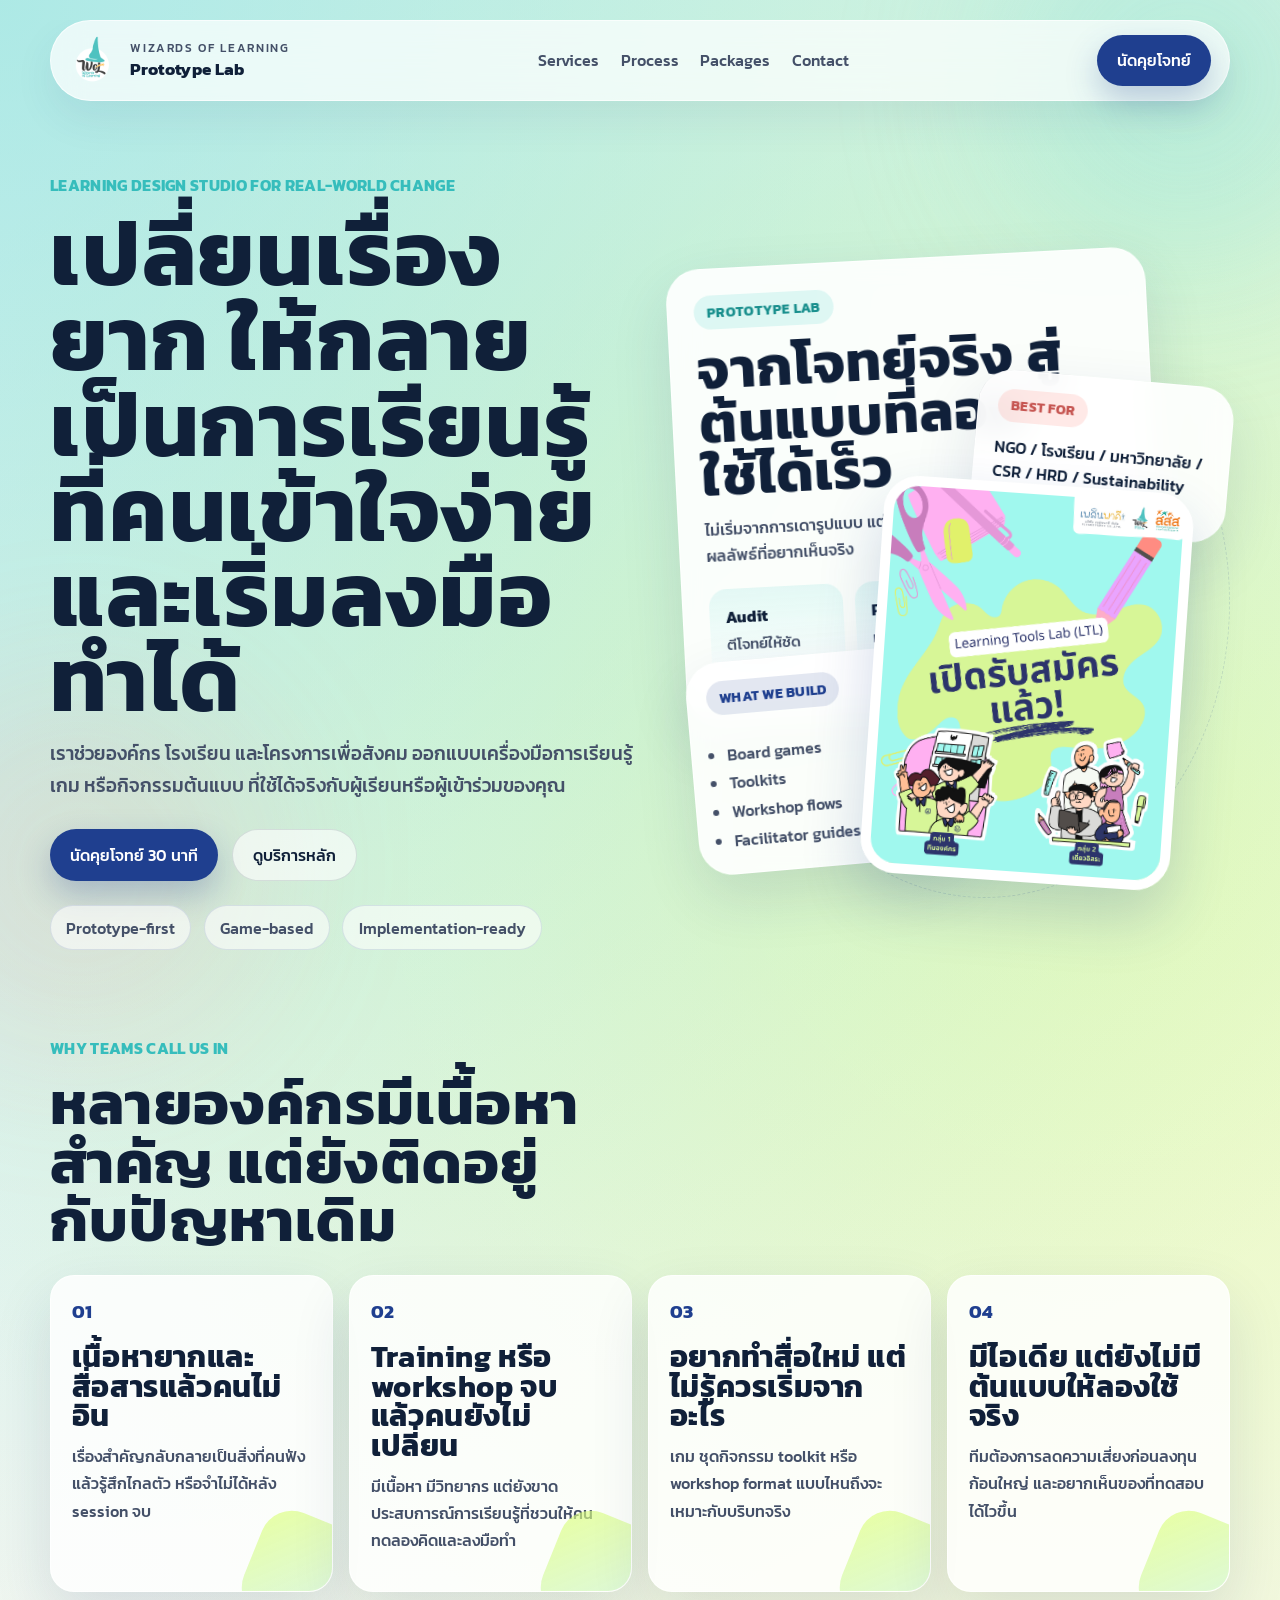
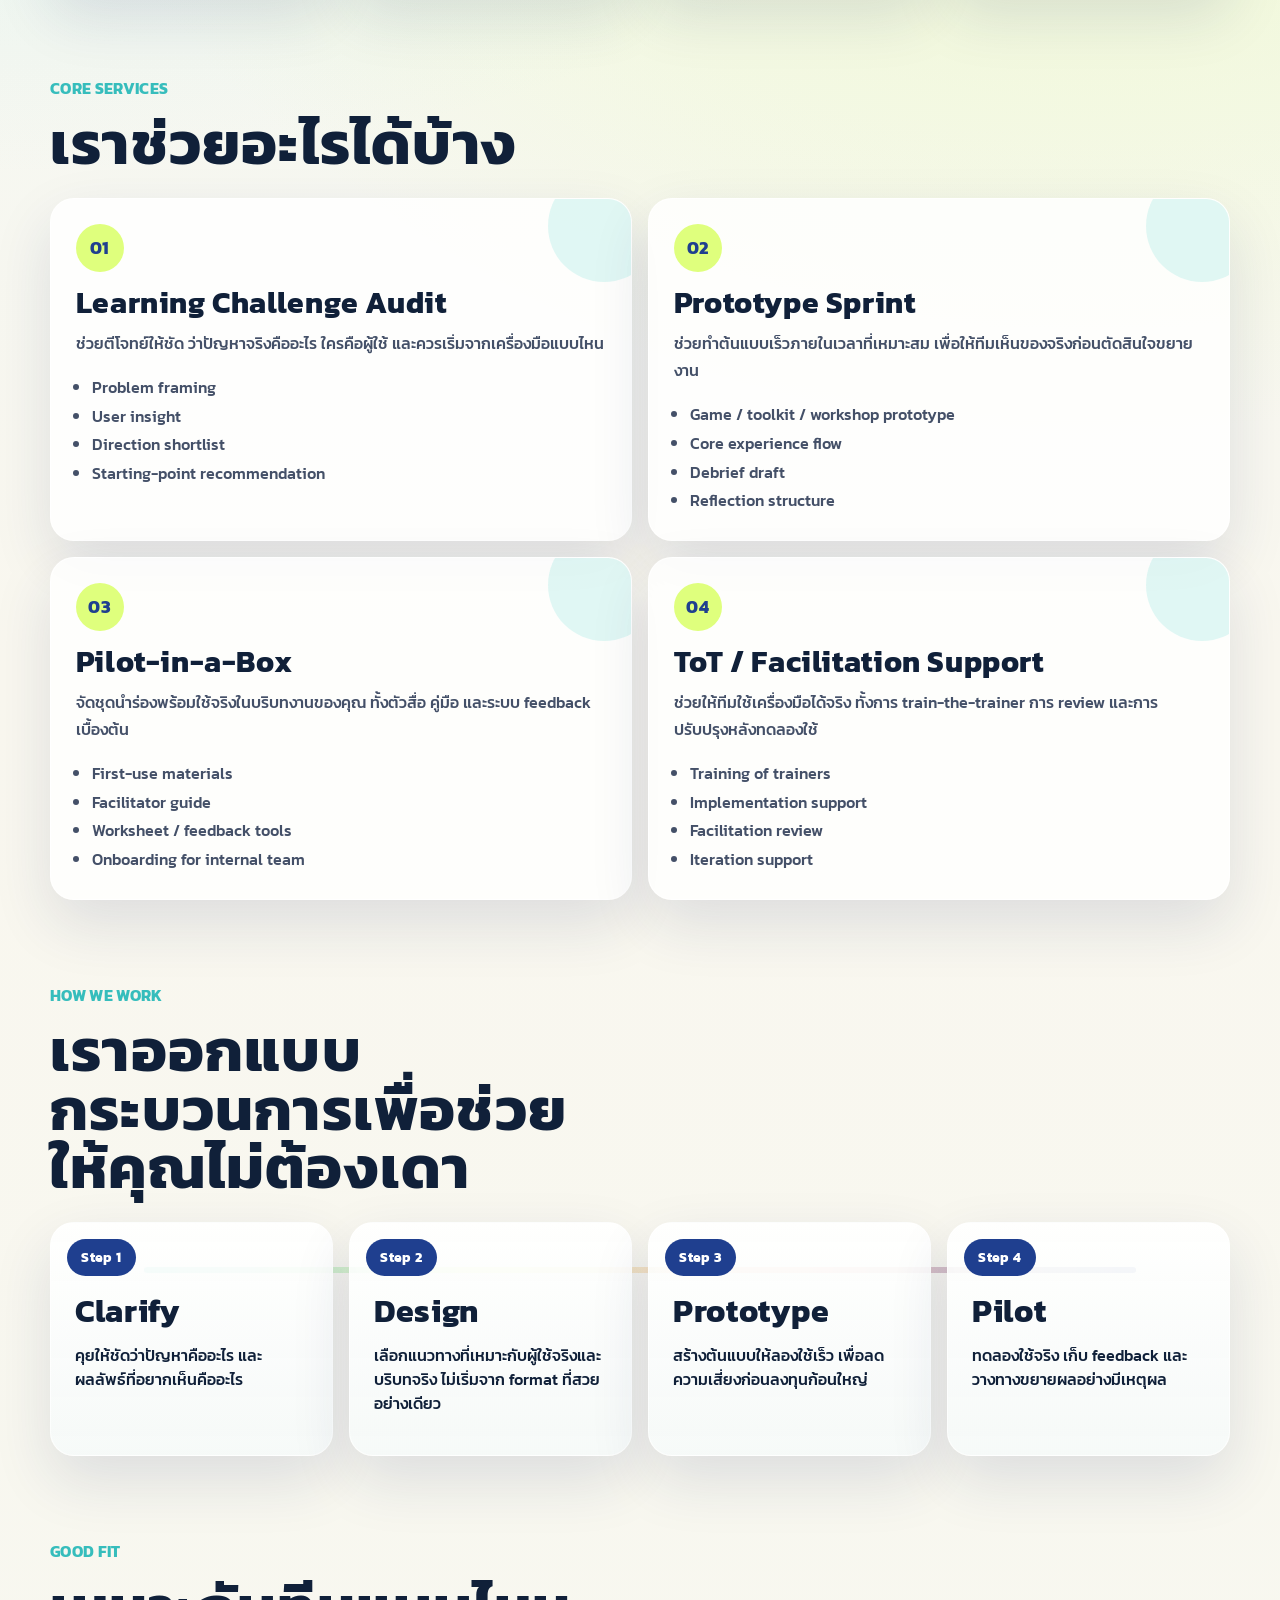
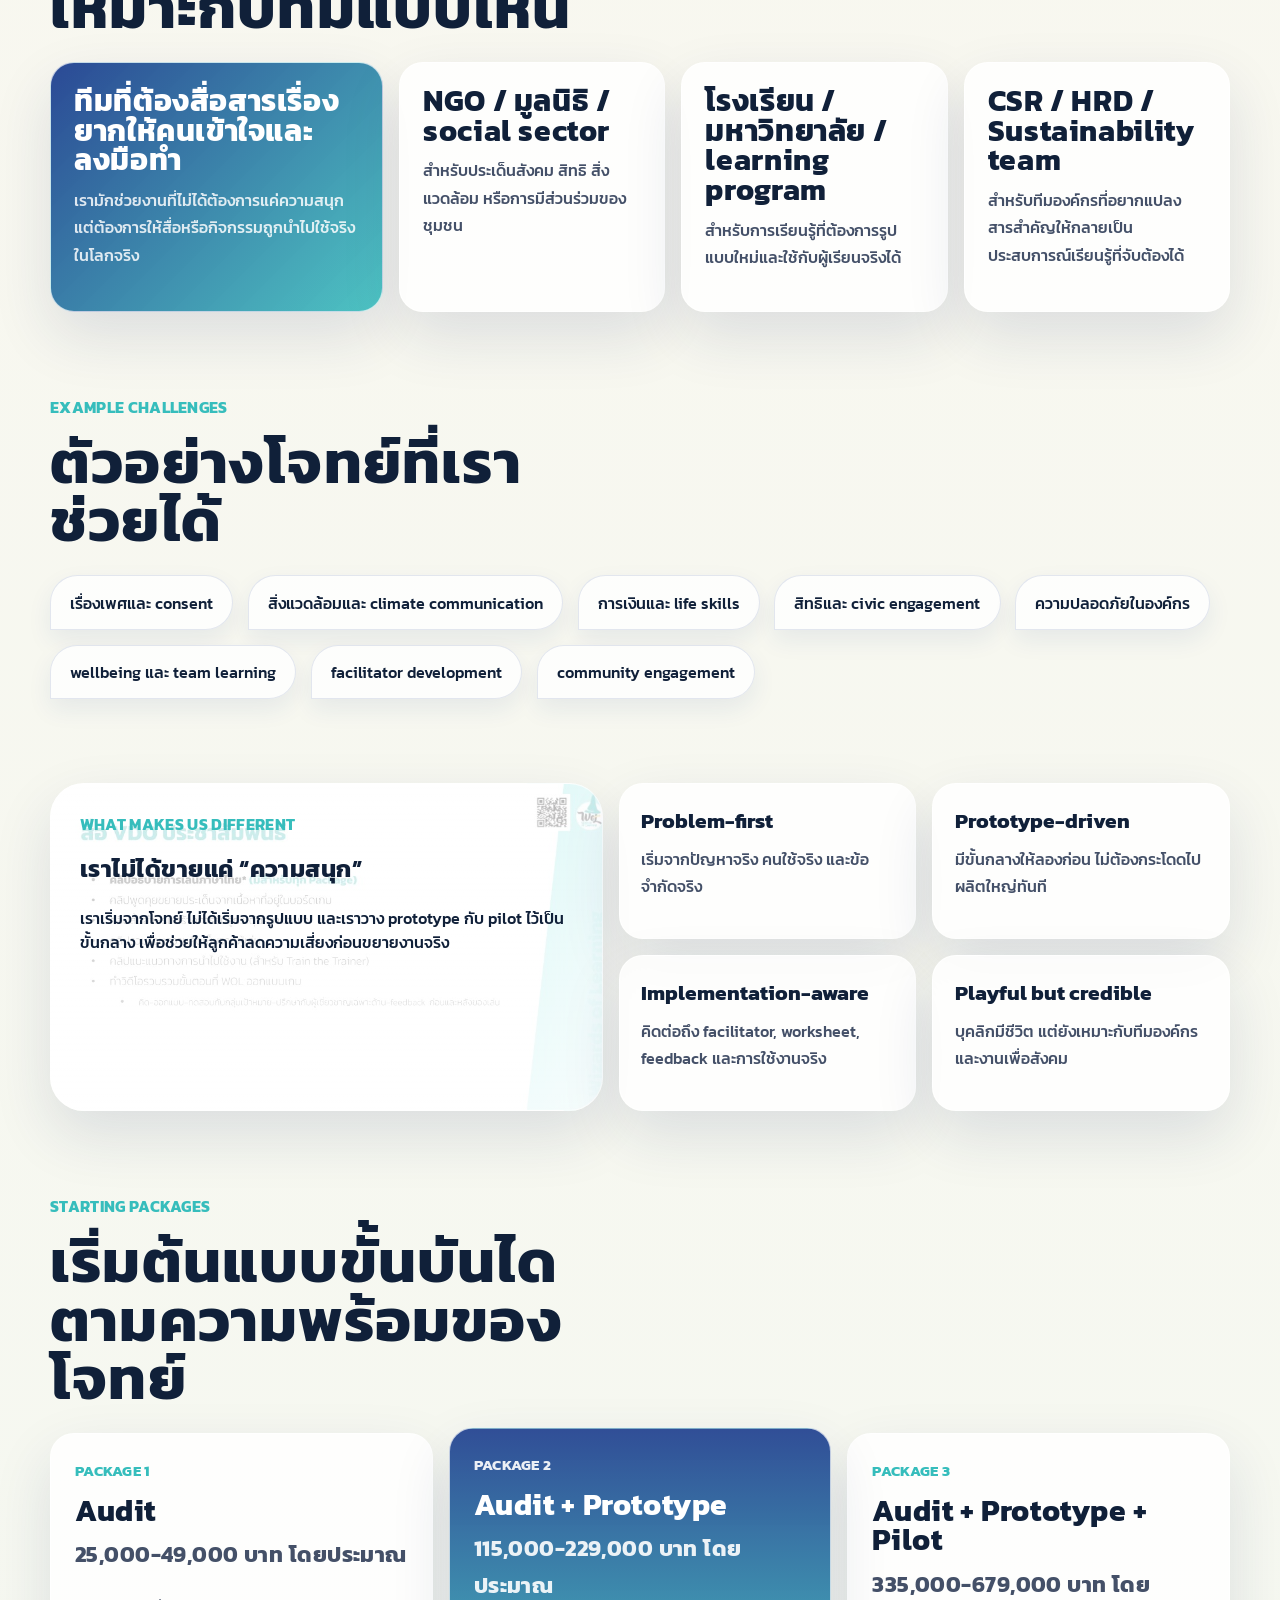
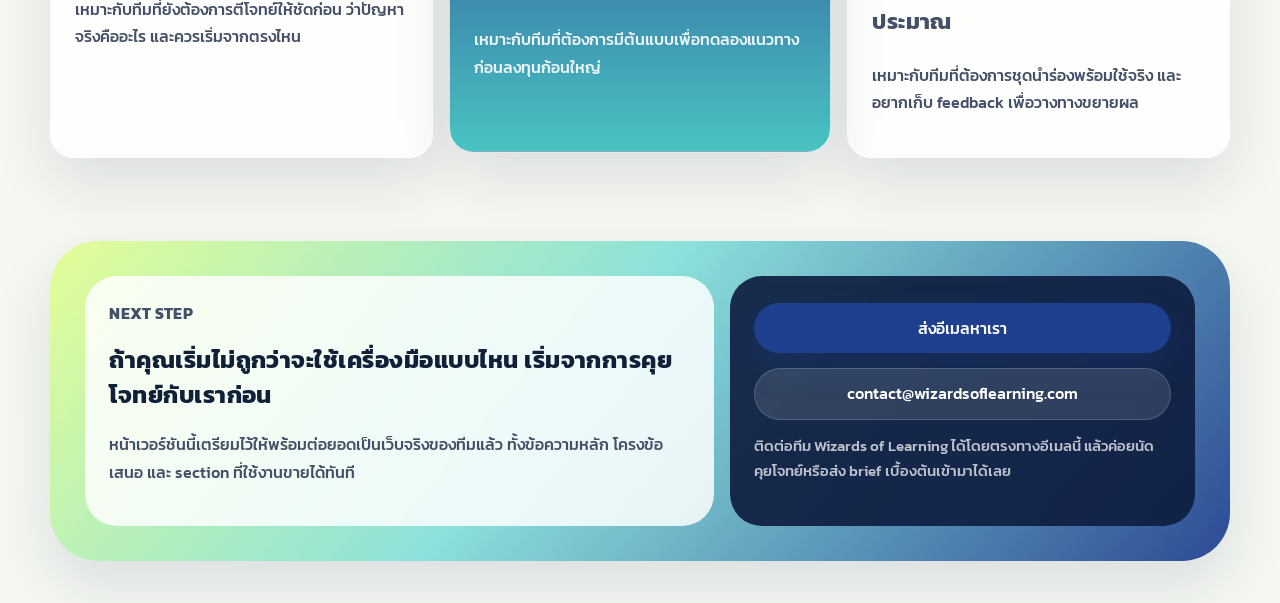
==== index.html @ b2814903 "Add WoL product landing pages" ====
<!DOCTYPE html>
<html lang="th">
<head>
  <meta charset="UTF-8">
  <meta name="viewport" content="width=device-width, initial-scale=1.0">
  <title>Wizards of Learning | Prototype Lab</title>
  <meta
    name="description"
    content="Wizards of Learning ช่วยองค์กร โรงเรียน และโครงการเพื่อสังคม ออกแบบเครื่องมือการเรียนรู้ เกม และกิจกรรมต้นแบบที่ใช้ได้จริง"
  >
  <link rel="preload" href="./assets/fonts/Kanit-Medium.ttf" as="font" type="font/ttf" crossorigin>
  <link rel="preload" href="./assets/fonts/Kanit-Bold.ttf" as="font" type="font/ttf" crossorigin>
  <link rel="stylesheet" href="./styles.css">
</head>
<body>
  <div class="page-shell">
    <header class="site-header">
      <a class="brand" href="#top" aria-label="Wizards of Learning Home">
        <img src="./assets/images/wol-logo.png" alt="Wizards of Learning logo">
        <div>
          <span class="brand-kicker">Wizards of Learning</span>
          <strong>Prototype Lab</strong>
        </div>
      </a>
      <nav class="site-nav" aria-label="Main navigation">
        <a href="#services">Services</a>
        <a href="#process">Process</a>
        <a href="#packages">Packages</a>
        <a href="#contact">Contact</a>
      </nav>
      <a class="nav-cta" href="#contact">นัดคุยโจทย์</a>
    </header>

    <main id="top">
      <section class="hero section">
        <div class="hero-copy">
          <p class="eyebrow">Learning Design Studio for Real-World Change</p>
          <h1>เปลี่ยนเรื่องยาก ให้กลายเป็นการเรียนรู้ที่คนเข้าใจง่าย และเริ่มลงมือทำได้</h1>
          <p class="hero-lead">
            เราช่วยองค์กร โรงเรียน และโครงการเพื่อสังคม ออกแบบเครื่องมือการเรียนรู้ เกม
            หรือกิจกรรมต้นแบบ ที่ใช้ได้จริงกับผู้เรียนหรือผู้เข้าร่วมของคุณ
          </p>
          <div class="hero-actions">
            <a class="button button-primary" href="#contact">นัดคุยโจทย์ 30 นาที</a>
            <a class="button button-secondary" href="#services">ดูบริการหลัก</a>
          </div>
          <ul class="hero-signals" aria-label="Wizards of Learning strengths">
            <li>Prototype-first</li>
            <li>Game-based</li>
            <li>Implementation-ready</li>
          </ul>
        </div>

        <div class="hero-stage" aria-hidden="true">
          <div class="hero-orbit hero-orbit-a"></div>
          <div class="hero-orbit hero-orbit-b"></div>

          <article class="stage-card stage-card-main">
            <span class="tag tag-mint">Prototype Lab</span>
            <h2>จากโจทย์จริง สู่ต้นแบบที่ลองใช้ได้เร็ว</h2>
            <p>
              ไม่เริ่มจากการเดารูปแบบ แต่เริ่มจากคนใช้จริง บริบทจริง และผลลัพธ์ที่อยากเห็นจริง
            </p>
            <div class="mini-grid">
              <div>
                <strong>Audit</strong>
                <span>ตีโจทย์ให้ชัด</span>
              </div>
              <div>
                <strong>Prototype</strong>
                <span>ทำของให้ลองใช้</span>
              </div>
              <div>
                <strong>Pilot</strong>
                <span>เก็บ feedback หน้างาน</span>
              </div>
            </div>
          </article>

          <article class="stage-card stage-card-note">
            <span class="tag tag-coral">Best for</span>
            <p>NGO / โรงเรียน / มหาวิทยาลัย / CSR / HRD / Sustainability Team</p>
          </article>

          <article class="stage-card stage-card-swatch">
            <span class="tag tag-navy">What we build</span>
            <ul>
              <li>Board games</li>
              <li>Toolkits</li>
              <li>Workshop flows</li>
              <li>Facilitator guides</li>
            </ul>
          </article>

          <div class="hero-image-frame">
            <img src="./assets/images/boost-your-learning.png" alt="Illustration representing Wizards of Learning programs">
          </div>
        </div>
      </section>

      <section class="section problem-section">
        <div class="section-heading">
          <p class="eyebrow">Why Teams Call Us In</p>
          <h2>หลายองค์กรมีเนื้อหาสำคัญ แต่ยังติดอยู่กับปัญหาเดิม</h2>
        </div>
        <div class="problem-grid">
          <article class="problem-card">
            <span>01</span>
            <h3>เนื้อหายากและสื่อสารแล้วคนไม่อิน</h3>
            <p>เรื่องสำคัญกลับกลายเป็นสิ่งที่คนฟังแล้วรู้สึกไกลตัว หรือจำไม่ได้หลัง session จบ</p>
          </article>
          <article class="problem-card">
            <span>02</span>
            <h3>Training หรือ workshop จบแล้วคนยังไม่เปลี่ยน</h3>
            <p>มีเนื้อหา มีวิทยากร แต่ยังขาดประสบการณ์การเรียนรู้ที่ชวนให้คนทดลองคิดและลงมือทำ</p>
          </article>
          <article class="problem-card">
            <span>03</span>
            <h3>อยากทำสื่อใหม่ แต่ไม่รู้ควรเริ่มจากอะไร</h3>
            <p>เกม ชุดกิจกรรม toolkit หรือ workshop format แบบไหนถึงจะเหมาะกับบริบทจริง</p>
          </article>
          <article class="problem-card">
            <span>04</span>
            <h3>มีไอเดีย แต่ยังไม่มีต้นแบบให้ลองใช้จริง</h3>
            <p>ทีมต้องการลดความเสี่ยงก่อนลงทุนก้อนใหญ่ และอยากเห็นของที่ทดสอบได้ไวขึ้น</p>
          </article>
        </div>
      </section>

      <section class="section services-section" id="services">
        <div class="section-heading">
          <p class="eyebrow">Core Services</p>
          <h2>เราช่วยอะไรได้บ้าง</h2>
        </div>
        <div class="services-grid">
          <article class="service-card">
            <div class="service-index">01</div>
            <h3>Learning Challenge Audit</h3>
            <p>ช่วยตีโจทย์ให้ชัด ว่าปัญหาจริงคืออะไร ใครคือผู้ใช้ และควรเริ่มจากเครื่องมือแบบไหน</p>
            <ul>
              <li>Problem framing</li>
              <li>User insight</li>
              <li>Direction shortlist</li>
              <li>Starting-point recommendation</li>
            </ul>
          </article>
          <article class="service-card">
            <div class="service-index">02</div>
            <h3>Prototype Sprint</h3>
            <p>ช่วยทำต้นแบบเร็วภายในเวลาที่เหมาะสม เพื่อให้ทีมเห็นของจริงก่อนตัดสินใจขยายงาน</p>
            <ul>
              <li>Game / toolkit / workshop prototype</li>
              <li>Core experience flow</li>
              <li>Debrief draft</li>
              <li>Reflection structure</li>
            </ul>
          </article>
          <article class="service-card">
            <div class="service-index">03</div>
            <h3>Pilot-in-a-Box</h3>
            <p>จัดชุดนำร่องพร้อมใช้จริงในบริบทงานของคุณ ทั้งตัวสื่อ คู่มือ และระบบ feedback เบื้องต้น</p>
            <ul>
              <li>First-use materials</li>
              <li>Facilitator guide</li>
              <li>Worksheet / feedback tools</li>
              <li>Onboarding for internal team</li>
            </ul>
          </article>
          <article class="service-card">
            <div class="service-index">04</div>
            <h3>ToT / Facilitation Support</h3>
            <p>ช่วยให้ทีมใช้เครื่องมือได้จริง ทั้งการ train-the-trainer การ review และการปรับปรุงหลังทดลองใช้</p>
            <ul>
              <li>Training of trainers</li>
              <li>Implementation support</li>
              <li>Facilitation review</li>
              <li>Iteration support</li>
            </ul>
          </article>
        </div>
      </section>

      <section class="section process-section" id="process">
        <div class="section-heading">
          <p class="eyebrow">How We Work</p>
          <h2>เราออกแบบกระบวนการเพื่อช่วยให้คุณไม่ต้องเดา</h2>
        </div>
        <div class="process-layout">
          <div class="process-line"></div>
          <article class="process-step">
            <span>Step 1</span>
            <h3>Clarify</h3>
            <p>คุยให้ชัดว่าปัญหาคืออะไร และผลลัพธ์ที่อยากเห็นคืออะไร</p>
          </article>
          <article class="process-step">
            <span>Step 2</span>
            <h3>Design</h3>
            <p>เลือกแนวทางที่เหมาะกับผู้ใช้จริงและบริบทจริง ไม่เริ่มจาก format ที่สวยอย่างเดียว</p>
          </article>
          <article class="process-step">
            <span>Step 3</span>
            <h3>Prototype</h3>
            <p>สร้างต้นแบบให้ลองใช้เร็ว เพื่อลดความเสี่ยงก่อนลงทุนก้อนใหญ่</p>
          </article>
          <article class="process-step">
            <span>Step 4</span>
            <h3>Pilot</h3>
            <p>ทดลองใช้จริง เก็บ feedback และวางทางขยายผลอย่างมีเหตุผล</p>
          </article>
        </div>
      </section>

      <section class="section audience-section">
        <div class="section-heading">
          <p class="eyebrow">Good Fit</p>
          <h2>เหมาะกับทีมแบบไหน</h2>
        </div>
        <div class="audience-grid">
          <article class="audience-card audience-card-large">
            <h3>ทีมที่ต้องสื่อสารเรื่องยากให้คนเข้าใจและลงมือทำ</h3>
            <p>
              เรามักช่วยงานที่ไม่ได้ต้องการแค่ความสนุก แต่ต้องการให้สื่อหรือกิจกรรมถูกนำไปใช้จริงในโลกจริง
            </p>
          </article>
          <article class="audience-card">
            <h3>NGO / มูลนิธิ / social sector</h3>
            <p>สำหรับประเด็นสังคม สิทธิ สิ่งแวดล้อม หรือการมีส่วนร่วมของชุมชน</p>
          </article>
          <article class="audience-card">
            <h3>โรงเรียน / มหาวิทยาลัย / learning program</h3>
            <p>สำหรับการเรียนรู้ที่ต้องการรูปแบบใหม่และใช้กับผู้เรียนจริงได้</p>
          </article>
          <article class="audience-card">
            <h3>CSR / HRD / Sustainability team</h3>
            <p>สำหรับทีมองค์กรที่อยากแปลงสารสำคัญให้กลายเป็นประสบการณ์เรียนรู้ที่จับต้องได้</p>
          </article>
        </div>
      </section>

      <section class="section challenge-section">
        <div class="section-heading">
          <p class="eyebrow">Example Challenges</p>
          <h2>ตัวอย่างโจทย์ที่เราช่วยได้</h2>
        </div>
        <div class="challenge-cloud">
          <span>เรื่องเพศและ consent</span>
          <span>สิ่งแวดล้อมและ climate communication</span>
          <span>การเงินและ life skills</span>
          <span>สิทธิและ civic engagement</span>
          <span>ความปลอดภัยในองค์กร</span>
          <span>wellbeing และ team learning</span>
          <span>facilitator development</span>
          <span>community engagement</span>
        </div>
      </section>

      <section class="section proof-section">
        <div class="proof-note">
          <p class="eyebrow">What Makes Us Different</p>
          <h2>เราไม่ได้ขายแค่ “ความสนุก”</h2>
          <p>
            เราเริ่มจากโจทย์ ไม่ได้เริ่มจากรูปแบบ และเราวาง prototype กับ pilot ไว้เป็นขั้นกลาง
            เพื่อช่วยให้ลูกค้าลดความเสี่ยงก่อนขยายงานจริง
          </p>
        </div>
        <div class="proof-grid">
          <article>
            <strong>Problem-first</strong>
            <p>เริ่มจากปัญหาจริง คนใช้จริง และข้อจำกัดจริง</p>
          </article>
          <article>
            <strong>Prototype-driven</strong>
            <p>มีขั้นกลางให้ลองก่อน ไม่ต้องกระโดดไปผลิตใหญ่ทันที</p>
          </article>
          <article>
            <strong>Implementation-aware</strong>
            <p>คิดต่อถึง facilitator, worksheet, feedback และการใช้งานจริง</p>
          </article>
          <article>
            <strong>Playful but credible</strong>
            <p>บุคลิกมีชีวิต แต่ยังเหมาะกับทีมองค์กรและงานเพื่อสังคม</p>
          </article>
        </div>
      </section>

      <section class="section packages-section" id="packages">
        <div class="section-heading">
          <p class="eyebrow">Starting Packages</p>
          <h2>เริ่มต้นแบบขั้นบันได ตามความพร้อมของโจทย์</h2>
        </div>
        <div class="packages-grid">
          <article class="package-card">
            <span class="package-kicker">Package 1</span>
            <h3>Audit</h3>
            <p class="price">25,000-49,000 บาท โดยประมาณ</p>
            <p>เหมาะกับทีมที่ยังต้องการตีโจทย์ให้ชัดก่อน ว่าปัญหาจริงคืออะไร และควรเริ่มจากตรงไหน</p>
          </article>
          <article class="package-card featured">
            <span class="package-kicker">Package 2</span>
            <h3>Audit + Prototype</h3>
            <p class="price">115,000-229,000 บาท โดยประมาณ</p>
            <p>เหมาะกับทีมที่ต้องการมีต้นแบบเพื่อทดลองแนวทางก่อนลงทุนก้อนใหญ่</p>
          </article>
          <article class="package-card">
            <span class="package-kicker">Package 3</span>
            <h3>Audit + Prototype + Pilot</h3>
            <p class="price">335,000-679,000 บาท โดยประมาณ</p>
            <p>เหมาะกับทีมที่ต้องการชุดนำร่องพร้อมใช้จริง และอยากเก็บ feedback เพื่อวางทางขยายผล</p>
          </article>
        </div>
      </section>

      <section class="section contact-section" id="contact">
        <div class="contact-card">
          <div class="contact-copy">
            <p class="eyebrow">Next Step</p>
            <h2>ถ้าคุณเริ่มไม่ถูกว่าจะใช้เครื่องมือแบบไหน เริ่มจากการคุยโจทย์กับเราก่อน</h2>
            <p>
              หน้าเวอร์ชันนี้เตรียมไว้ให้พร้อมต่อยอดเป็นเว็บจริงของทีมแล้ว ทั้งข้อความหลัก โครงข้อเสนอ
              และ section ที่ใช้งานขายได้ทันที
            </p>
          </div>
          <div class="contact-panel">
            <a class="button button-primary button-full" href="mailto:contact@wizardsoflearning.com">ส่งอีเมลหาเรา</a>
            <a class="button button-secondary button-full" href="mailto:contact@wizardsoflearning.com">contact@wizardsoflearning.com</a>
            <p class="contact-footnote">
              ติดต่อทีม Wizards of Learning ได้โดยตรงทางอีเมลนี้ แล้วค่อยนัดคุยโจทย์หรือส่ง brief เบื้องต้นเข้ามาได้เลย
            </p>
          </div>
        </div>
      </section>
    </main>
  </div>
</body>
</html>
---- styles.css ----
@font-face {
  font-family: "Kanit";
  src: url("./assets/fonts/Kanit-Medium.ttf") format("truetype");
  font-weight: 500;
  font-style: normal;
  font-display: swap;
}

@font-face {
  font-family: "Kanit";
  src: url("./assets/fonts/Kanit-SemiBold.ttf") format("truetype");
  font-weight: 600;
  font-style: normal;
  font-display: swap;
}

@font-face {
  font-family: "Kanit";
  src: url("./assets/fonts/Kanit-Bold.ttf") format("truetype");
  font-weight: 700;
  font-style: normal;
  font-display: swap;
}

:root {
  --bg: #f6f8f4;
  --surface: rgba(255, 255, 255, 0.82);
  --surface-strong: #ffffff;
  --ink: #102039;
  --ink-soft: #445068;
  --mint: #78ddd7;
  --mint-deep: #36bdbc;
  --lime: #dfff7d;
  --coral: #ff8f88;
  --sun: #ffc857;
  --navy: #1f3f8f;
  --line: rgba(16, 32, 57, 0.12);
  --shadow: 0 24px 60px rgba(21, 45, 98, 0.12);
  --radius-xl: 34px;
  --radius-lg: 24px;
  --radius-md: 18px;
  --max-width: 1180px;
}

* {
  box-sizing: border-box;
}

html {
  scroll-behavior: smooth;
}

body {
  margin: 0;
  font-family: "Kanit", "Trebuchet MS", sans-serif;
  color: var(--ink);
  background:
    radial-gradient(circle at top left, rgba(120, 221, 215, 0.55), transparent 32%),
    radial-gradient(circle at 85% 15%, rgba(223, 255, 125, 0.5), transparent 26%),
    linear-gradient(180deg, #eef8f7 0%, #f9f7ef 42%, #f5f8f1 100%);
  min-height: 100vh;
}

img {
  display: block;
  max-width: 100%;
}

a {
  color: inherit;
  text-decoration: none;
}

.page-shell {
  position: relative;
  overflow: clip;
}

.page-shell::before,
.page-shell::after {
  content: "";
  position: fixed;
  inset: auto;
  width: 24rem;
  height: 24rem;
  border-radius: 50%;
  filter: blur(80px);
  opacity: 0.55;
  pointer-events: none;
  z-index: -1;
}

.page-shell::before {
  background: rgba(120, 221, 215, 0.55);
  top: -7rem;
  right: -6rem;
}

.page-shell::after {
  background: rgba(255, 143, 136, 0.28);
  bottom: -10rem;
  left: -7rem;
}

.section {
  width: min(calc(100% - 2rem), var(--max-width));
  margin: 0 auto;
}

.site-header {
  width: min(calc(100% - 2rem), var(--max-width));
  margin: 1.25rem auto 0;
  display: flex;
  align-items: center;
  justify-content: space-between;
  gap: 1rem;
  padding: 0.9rem 1.1rem;
  border: 1px solid rgba(255, 255, 255, 0.65);
  background: rgba(255, 255, 255, 0.72);
  backdrop-filter: blur(16px);
  border-radius: 999px;
  box-shadow: 0 18px 40px rgba(34, 61, 117, 0.08);
  position: sticky;
  top: 1rem;
  z-index: 30;
}

.brand {
  display: flex;
  align-items: center;
  gap: 0.85rem;
  min-width: 0;
}

.brand img {
  width: 3rem;
  height: 3rem;
  border-radius: 50%;
  flex: 0 0 auto;
}

.brand strong,
.eyebrow,
h1,
h2,
h3,
.service-index,
.price,
.package-kicker,
.tag,
.problem-card span,
.process-step span {
  font-family: "Kanit", "Trebuchet MS", sans-serif;
  letter-spacing: 0.02em;
  font-weight: 700;
}

.brand-kicker {
  display: block;
  font-size: 0.74rem;
  color: var(--ink-soft);
  text-transform: uppercase;
  letter-spacing: 0.14em;
}

.brand strong {
  display: block;
  font-size: 1.05rem;
}

.site-nav {
  display: flex;
  align-items: center;
  gap: 1.35rem;
  color: var(--ink-soft);
}

.site-nav a {
  transition: color 180ms ease;
}

.site-nav a:hover,
.site-nav a:focus-visible {
  color: var(--navy);
}

.nav-cta,
.button {
  display: inline-flex;
  align-items: center;
  justify-content: center;
  min-height: 3rem;
  padding: 0.85rem 1.25rem;
  border-radius: 999px;
  font-size: 0.98rem;
  transition:
    transform 180ms ease,
    box-shadow 180ms ease,
    background-color 180ms ease,
    color 180ms ease,
    border-color 180ms ease;
}

.nav-cta,
.button-primary {
  background: var(--navy);
  color: #fff;
  box-shadow: 0 14px 32px rgba(31, 63, 143, 0.26);
}

.nav-cta:hover,
.button-primary:hover,
.button-primary:focus-visible {
  transform: translateY(-2px);
  box-shadow: 0 18px 40px rgba(31, 63, 143, 0.32);
}

.button-secondary {
  border: 1px solid var(--line);
  background: rgba(255, 255, 255, 0.62);
  color: var(--ink);
}

.button-secondary:hover,
.button-secondary:focus-visible {
  transform: translateY(-2px);
  background: rgba(255, 255, 255, 0.92);
}

.button-full {
  width: 100%;
}

.hero {
  display: grid;
  grid-template-columns: 1.03fr 0.97fr;
  gap: 2.4rem;
  padding: 4.5rem 0 2.75rem;
  align-items: center;
}

.eyebrow {
  margin: 0 0 0.9rem;
  color: var(--mint-deep);
  font-size: 1rem;
  text-transform: uppercase;
}

h1,
h2,
h3,
p {
  margin-top: 0;
}

h1 {
  font-size: clamp(3.2rem, 7vw, 6.4rem);
  line-height: 0.95;
  margin-bottom: 1rem;
  max-width: 10.5ch;
}

.hero-lead {
  font-size: 1.16rem;
  line-height: 1.7;
  color: var(--ink-soft);
  max-width: 38rem;
  margin-bottom: 1.75rem;
}

.hero-actions {
  display: flex;
  flex-wrap: wrap;
  gap: 0.9rem;
  margin-bottom: 1.5rem;
}

.hero-signals {
  list-style: none;
  padding: 0;
  margin: 0;
  display: flex;
  flex-wrap: wrap;
  gap: 0.8rem;
}

.hero-signals li {
  padding: 0.6rem 0.95rem;
  border-radius: 999px;
  border: 1px solid rgba(31, 63, 143, 0.12);
  background: rgba(255, 255, 255, 0.58);
  color: var(--ink-soft);
}

.hero-stage {
  position: relative;
  min-height: 42rem;
}

.hero-orbit {
  position: absolute;
  border-radius: 50%;
  border: 1px dashed rgba(31, 63, 143, 0.14);
}

.hero-orbit-a {
  inset: 2rem 3rem 5rem 1rem;
}

.hero-orbit-b {
  inset: 5rem 0 0 4rem;
}

.stage-card {
  position: absolute;
  background: rgba(255, 255, 255, 0.9);
  backdrop-filter: blur(16px);
  border: 1px solid rgba(255, 255, 255, 0.7);
  border-radius: var(--radius-xl);
  box-shadow: var(--shadow);
}

.stage-card-main {
  width: min(30rem, 90%);
  top: 2rem;
  left: 0;
  padding: 1.65rem;
  transform: rotate(-3deg);
}

.stage-card-main h2 {
  font-size: clamp(2.2rem, 5vw, 3.5rem);
  line-height: 0.96;
  margin-bottom: 0.8rem;
}

.stage-card-main p {
  color: var(--ink-soft);
  line-height: 1.65;
}

.mini-grid {
  margin-top: 1.25rem;
  display: grid;
  grid-template-columns: repeat(3, minmax(0, 1fr));
  gap: 0.8rem;
}

.mini-grid div {
  padding: 1rem;
  background: linear-gradient(180deg, rgba(120, 221, 215, 0.18), rgba(255, 255, 255, 0.86));
  border-radius: var(--radius-md);
}

.mini-grid strong {
  display: block;
  margin-bottom: 0.35rem;
}

.mini-grid span {
  display: block;
  font-size: 0.92rem;
  color: var(--ink-soft);
}

.stage-card-note {
  right: 0;
  top: 9.5rem;
  width: min(16rem, 78%);
  padding: 1.1rem 1.2rem;
  transform: rotate(5deg);
}

.stage-card-note p {
  margin: 0;
  line-height: 1.5;
}

.stage-card-swatch {
  left: 1rem;
  bottom: 2rem;
  padding: 1.15rem 1.2rem;
  width: min(17rem, 72%);
  transform: rotate(-5deg);
}

.stage-card-swatch ul {
  margin: 0.8rem 0 0;
  padding-left: 1rem;
  color: var(--ink-soft);
  line-height: 1.8;
}

.hero-image-frame {
  position: absolute;
  right: 3rem;
  bottom: 1rem;
  width: min(22rem, 56%);
  aspect-ratio: 0.78;
  border-radius: 2.2rem;
  overflow: hidden;
  border: 10px solid #fff;
  box-shadow: 0 28px 60px rgba(31, 63, 143, 0.2);
  transform: rotate(4deg);
}

.hero-image-frame img {
  width: 100%;
  height: 100%;
  object-fit: cover;
}

.tag {
  display: inline-flex;
  align-items: center;
  justify-content: center;
  min-height: 2.1rem;
  padding: 0.35rem 0.8rem;
  border-radius: 999px;
  margin-bottom: 0.8rem;
  font-size: 0.85rem;
  text-transform: uppercase;
}

.tag-mint {
  background: rgba(120, 221, 215, 0.22);
  color: #198f8d;
}

.tag-coral {
  background: rgba(255, 143, 136, 0.2);
  color: #c65652;
}

.tag-navy {
  background: rgba(31, 63, 143, 0.12);
  color: var(--navy);
}

.section-heading {
  margin-bottom: 1.6rem;
}

.section-heading h2 {
  font-size: clamp(2.2rem, 4.7vw, 4rem);
  line-height: 0.97;
  margin-bottom: 0;
  max-width: 14ch;
}

.problem-section,
.services-section,
.process-section,
.audience-section,
.challenge-section,
.proof-section,
.packages-section,
.contact-section {
  padding: 2.6rem 0;
}

.problem-grid,
.services-grid,
.audience-grid,
.proof-grid,
.packages-grid {
  display: grid;
  gap: 1rem;
}

.problem-grid {
  grid-template-columns: repeat(4, minmax(0, 1fr));
}

.problem-card,
.service-card,
.audience-card,
.package-card,
.proof-grid article {
  border-radius: var(--radius-lg);
  background: var(--surface);
  border: 1px solid rgba(255, 255, 255, 0.7);
  box-shadow: var(--shadow);
}

.problem-card {
  padding: 1.3rem;
  position: relative;
  overflow: hidden;
}

.problem-card::after {
  content: "";
  position: absolute;
  inset: auto -1.8rem -2.4rem auto;
  width: 7rem;
  height: 7rem;
  border-radius: 2rem;
  background: linear-gradient(135deg, rgba(223, 255, 125, 0.7), rgba(120, 221, 215, 0.28));
  transform: rotate(22deg);
}

.problem-card span {
  position: relative;
  z-index: 1;
  display: inline-block;
  margin-bottom: 1rem;
  color: var(--navy);
  font-size: 1.2rem;
}

.problem-card h3,
.service-card h3,
.audience-card h3,
.package-card h3 {
  font-size: 1.9rem;
  line-height: 0.98;
  margin-bottom: 0.75rem;
}

.problem-card p,
.service-card p,
.audience-card p,
.package-card p,
.proof-grid p,
.contact-copy p,
.contact-footnote {
  color: var(--ink-soft);
  line-height: 1.7;
}

.services-grid {
  grid-template-columns: repeat(2, minmax(0, 1fr));
}

.service-card {
  position: relative;
  padding: 1.55rem;
  overflow: hidden;
}

.service-card::before {
  content: "";
  position: absolute;
  right: -1.8rem;
  top: -1.8rem;
  width: 7rem;
  height: 7rem;
  border-radius: 50%;
  background: rgba(120, 221, 215, 0.22);
}

.service-index {
  display: inline-flex;
  min-width: 3rem;
  min-height: 3rem;
  border-radius: 50%;
  align-items: center;
  justify-content: center;
  background: var(--lime);
  color: var(--navy);
  margin-bottom: 1rem;
  font-size: 1.1rem;
}

.service-card ul {
  margin: 1rem 0 0;
  padding-left: 1rem;
  line-height: 1.8;
  color: var(--ink-soft);
}

.process-layout {
  position: relative;
  display: grid;
  grid-template-columns: repeat(4, minmax(0, 1fr));
  gap: 1rem;
}

.process-line {
  position: absolute;
  left: 8%;
  right: 8%;
  top: 2.8rem;
  height: 6px;
  border-radius: 999px;
  background: linear-gradient(90deg, var(--mint-deep), var(--lime), var(--coral), var(--navy));
  opacity: 0.4;
}

.process-step {
  position: relative;
  padding: 1.5rem;
  padding-top: 4rem;
  border-radius: var(--radius-lg);
  background: linear-gradient(180deg, rgba(255, 255, 255, 0.9), rgba(245, 250, 249, 0.88));
  border: 1px solid rgba(255, 255, 255, 0.7);
  box-shadow: var(--shadow);
}

.process-step span {
  position: absolute;
  top: 1rem;
  left: 1rem;
  display: inline-flex;
  min-height: 2.3rem;
  padding: 0.4rem 0.9rem;
  align-items: center;
  border-radius: 999px;
  background: var(--navy);
  color: #fff;
  font-size: 0.9rem;
}

.process-step h3 {
  margin-bottom: 0.5rem;
  font-size: 2rem;
}

.audience-grid {
  grid-template-columns: 1.25fr repeat(3, 1fr);
}

.audience-card {
  padding: 1.45rem;
}

.audience-card-large {
  background: linear-gradient(135deg, rgba(31, 63, 143, 0.95), rgba(54, 189, 188, 0.88));
  color: #fff;
}

.audience-card-large p {
  color: rgba(255, 255, 255, 0.84);
}

.challenge-cloud {
  display: flex;
  flex-wrap: wrap;
  gap: 0.9rem;
}

.challenge-cloud span {
  padding: 0.9rem 1.2rem;
  border-radius: 999px 999px 999px 0.5rem;
  background: rgba(255, 255, 255, 0.78);
  border: 1px solid rgba(31, 63, 143, 0.12);
  box-shadow: 0 10px 24px rgba(31, 63, 143, 0.08);
}

.proof-section {
  display: grid;
  grid-template-columns: 0.95fr 1.05fr;
  gap: 1rem;
  align-items: start;
}

.proof-note {
  padding: 1.8rem;
  border-radius: var(--radius-xl);
  background:
    linear-gradient(180deg, rgba(255, 255, 255, 0.68), rgba(255, 255, 255, 0.88)),
    url("./assets/images/master-slide.jpg") center/cover;
  border: 1px solid rgba(255, 255, 255, 0.7);
  box-shadow: var(--shadow);
  min-height: 100%;
}

.proof-grid {
  grid-template-columns: repeat(2, minmax(0, 1fr));
}

.proof-grid article {
  padding: 1.35rem;
}

.proof-grid strong {
  display: block;
  margin-bottom: 0.6rem;
  font-size: 1.3rem;
}

.packages-grid {
  grid-template-columns: repeat(3, minmax(0, 1fr));
}

.package-card {
  padding: 1.5rem;
}

.package-card.featured {
  transform: translateY(-0.35rem);
  background: linear-gradient(180deg, rgba(31, 63, 143, 0.92), rgba(54, 189, 188, 0.9));
  color: #fff;
}

.package-card.featured p,
.package-card.featured .price,
.package-card.featured .package-kicker {
  color: rgba(255, 255, 255, 0.9);
}

.package-kicker {
  display: inline-block;
  font-size: 0.92rem;
  text-transform: uppercase;
  color: var(--mint-deep);
  margin-bottom: 0.85rem;
}

.price {
  font-size: 1.35rem;
  color: var(--navy);
}

.contact-card {
  border-radius: clamp(2rem, 4vw, 3rem);
  padding: clamp(1.5rem, 3vw, 2.2rem);
  background: linear-gradient(130deg, rgba(223, 255, 125, 0.78), rgba(120, 221, 215, 0.85) 44%, rgba(31, 63, 143, 0.94));
  display: grid;
  grid-template-columns: 1.15fr 0.85fr;
  gap: 1rem;
  box-shadow: var(--shadow);
}

.contact-copy {
  background: rgba(255, 255, 255, 0.84);
  border-radius: calc(var(--radius-xl) - 2px);
  padding: 1.5rem;
}

.contact-panel {
  border-radius: calc(var(--radius-xl) - 2px);
  padding: 1.5rem;
  background: rgba(15, 30, 65, 0.92);
  display: flex;
  flex-direction: column;
  gap: 0.9rem;
  justify-content: center;
}

.contact-panel .button-secondary {
  background: rgba(255, 255, 255, 0.12);
  color: #fff;
  border-color: rgba(255, 255, 255, 0.16);
}

.contact-footnote {
  color: rgba(255, 255, 255, 0.72);
  font-size: 0.92rem;
}

@media (max-width: 1100px) {
  .hero,
  .proof-section,
  .contact-card {
    grid-template-columns: 1fr;
  }

  .hero-stage {
    min-height: 38rem;
  }

  .problem-grid,
  .process-layout,
  .audience-grid,
  .packages-grid {
    grid-template-columns: repeat(2, minmax(0, 1fr));
  }

  .process-line {
    display: none;
  }
}

@media (max-width: 820px) {
  .site-header {
    border-radius: 1.4rem;
    padding: 1rem;
    align-items: flex-start;
    flex-wrap: wrap;
  }

  .site-nav {
    width: 100%;
    order: 3;
    justify-content: space-between;
    gap: 0.8rem;
    flex-wrap: wrap;
  }

  h1 {
    max-width: 12ch;
  }

  .services-grid,
  .proof-grid {
    grid-template-columns: 1fr;
  }

  .hero-stage {
    min-height: 35rem;
  }

  .stage-card-main,
  .stage-card-note,
  .stage-card-swatch,
  .hero-image-frame {
    position: relative;
    inset: auto;
    width: 100%;
    margin-bottom: 1rem;
    transform: none;
  }

  .hero-orbit {
    display: none;
  }
}

@media (max-width: 640px) {
  .site-nav,
  .nav-cta {
    display: none;
  }

  .hero {
    padding-top: 3rem;
  }

  .problem-grid,
  .process-layout,
  .audience-grid,
  .packages-grid {
    grid-template-columns: 1fr;
  }

  .mini-grid {
    grid-template-columns: 1fr;
  }

  .section {
    width: min(calc(100% - 1.2rem), var(--max-width));
  }
}

/* Product landing pages */
.product-page {
  background:
    radial-gradient(circle at 10% 8%, rgba(254, 197, 102, 0.38), transparent 28%),
    radial-gradient(circle at 88% 12%, rgba(80, 194, 192, 0.46), transparent 30%),
    linear-gradient(180deg, #effbf9 0%, #fff8e8 46%, #f5fbf6 100%);
}

.tarot-page {
  background:
    radial-gradient(circle at 12% 10%, rgba(255, 200, 87, 0.38), transparent 28%),
    radial-gradient(circle at 82% 12%, rgba(120, 221, 215, 0.5), transparent 31%),
    linear-gradient(180deg, #edf9f6 0%, #fff7e9 48%, #f7fbf2 100%);
}

.product-header .brand strong {
  font-size: 1rem;
}

.product-hero {
  display: grid;
  grid-template-columns: 0.96fr 1.04fr;
  gap: clamp(1.8rem, 4vw, 4rem);
  align-items: center;
  padding: clamp(3rem, 7vw, 6.2rem) 0 clamp(2.2rem, 5vw, 4rem);
}

.product-label {
  display: inline-flex;
  width: fit-content;
  margin-bottom: 1rem;
  padding: 0.55rem 0.85rem;
  border-radius: 999px;
  background: rgba(255, 255, 255, 0.72);
  border: 1px solid rgba(16, 32, 57, 0.09);
  color: var(--mint-deep);
  font-size: 0.9rem;
  font-weight: 700;
  letter-spacing: 0.08em;
  text-transform: uppercase;
}

.product-copy h1 {
  max-width: 14ch;
  margin-bottom: 1.15rem;
  font-size: clamp(2.45rem, 5.7vw, 4.9rem);
  line-height: 1.02;
  overflow-wrap: anywhere;
}

.tarot-page .product-copy h1 {
  max-width: 15ch;
}

.product-lead {
  max-width: 43rem;
  color: var(--ink-soft);
  font-size: clamp(1.05rem, 1.8vw, 1.28rem);
  line-height: 1.85;
}

.product-actions {
  display: flex;
  flex-wrap: wrap;
  gap: 0.8rem;
  margin: 1.6rem 0;
}

.product-facts {
  display: grid;
  grid-template-columns: repeat(3, minmax(0, 1fr));
  gap: 0.8rem;
  max-width: 32rem;
}

.product-facts div {
  padding: 1rem;
  border-radius: 1.2rem;
  background: rgba(255, 255, 255, 0.72);
  border: 1px solid rgba(255, 255, 255, 0.8);
  box-shadow: 0 14px 32px rgba(31, 63, 143, 0.08);
}

.product-facts strong {
  display: block;
  font-size: 1.75rem;
  line-height: 1;
  color: var(--navy);
}

.product-facts span {
  display: block;
  margin-top: 0.3rem;
  color: var(--ink-soft);
}

.product-showcase {
  position: relative;
  min-height: clamp(28rem, 49vw, 40rem);
  border-radius: clamp(2rem, 5vw, 4rem);
  overflow: hidden;
  border: 1px solid rgba(255, 255, 255, 0.72);
  box-shadow: 0 30px 80px rgba(31, 63, 143, 0.16);
}

.pond-showcase {
  background:
    radial-gradient(circle at 45% 45%, rgba(255, 255, 255, 0.8), transparent 18%),
    repeating-radial-gradient(circle at 50% 50%, rgba(255, 255, 255, 0.22) 0 0.6rem, transparent 0.6rem 2.5rem),
    linear-gradient(140deg, rgba(80, 194, 192, 0.92), rgba(181, 242, 234, 0.7) 46%, rgba(254, 197, 102, 0.8));
}

.tarot-showcase {
  background:
    radial-gradient(circle at 50% 42%, rgba(255, 255, 255, 0.78), transparent 19%),
    linear-gradient(135deg, rgba(80, 194, 192, 0.96), rgba(255, 248, 218, 0.75) 48%, rgba(255, 200, 87, 0.78));
}

.showcase-burst {
  position: absolute;
  inset: -20%;
  background: repeating-conic-gradient(from 7deg, rgba(255, 255, 255, 0.32) 0 7deg, transparent 7deg 17deg);
  opacity: 0.7;
}

.product-box {
  position: absolute;
  left: 50%;
  top: 51%;
  width: min(72%, 34rem);
  transform: translate(-50%, -50%) rotate(-2deg);
  filter: drop-shadow(0 30px 32px rgba(16, 32, 57, 0.24));
  z-index: 2;
}

.tarot-box {
  width: min(62%, 29rem);
  transform: translate(-50%, -50%) rotate(1deg);
}

.floating-chip {
  position: absolute;
  z-index: 3;
  max-width: 15rem;
  padding: 0.8rem 1rem;
  border-radius: 999px 999px 999px 0.7rem;
  background: rgba(255, 255, 255, 0.84);
  border: 1px solid rgba(255, 255, 255, 0.9);
  color: var(--ink);
  font-weight: 700;
  box-shadow: 0 14px 30px rgba(31, 63, 143, 0.12);
}

.chip-one {
  top: 9%;
  left: 8%;
}

.chip-two {
  top: 20%;
  right: 7%;
  background: rgba(255, 200, 87, 0.92);
}

.chip-three {
  left: 10%;
  bottom: 9%;
}

.product-section {
  padding: clamp(2.6rem, 6vw, 5rem) 0;
}

.product-section-heading {
  max-width: 54rem;
  margin-bottom: 1.6rem;
}

.product-section-heading h2,
.split-copy h2,
.product-detail-card h2,
.product-cta h2 {
  font-size: clamp(2rem, 4vw, 3.65rem);
  line-height: 1.08;
}

.feature-rail,
.audience-strip {
  display: grid;
  grid-template-columns: repeat(3, minmax(0, 1fr));
  gap: 1rem;
}

.feature-rail article,
.audience-strip article,
.reflection-card,
.media-card,
.product-detail-card,
.product-cta {
  border-radius: var(--radius-xl);
  background: rgba(255, 255, 255, 0.74);
  border: 1px solid rgba(255, 255, 255, 0.82);
  box-shadow: var(--shadow);
}

.feature-rail article,
.audience-strip article {
  padding: 1.35rem;
}

.feature-rail span {
  display: inline-flex;
  margin-bottom: 1rem;
  width: 2.4rem;
  height: 2.4rem;
  align-items: center;
  justify-content: center;
  border-radius: 50%;
  background: var(--sun);
  font-weight: 700;
}

.feature-rail h3,
.audience-strip h3 {
  margin-bottom: 0.65rem;
  font-size: 1.35rem;
}

.feature-rail p,
.audience-strip p,
.split-copy p,
.product-cta p,
.reflection-card p {
  color: var(--ink-soft);
  line-height: 1.75;
}

.product-split {
  display: grid;
  grid-template-columns: 0.92fr 1.08fr;
  gap: 1.2rem;
  align-items: stretch;
  padding: clamp(2.2rem, 5vw, 4rem) 0;
}

.media-card {
  overflow: hidden;
  min-height: 26rem;
}

.media-card img {
  width: 100%;
  height: 100%;
  object-fit: cover;
}

.split-copy {
  padding: clamp(1.4rem, 3vw, 2.2rem);
  border-radius: var(--radius-xl);
  background: linear-gradient(145deg, rgba(31, 63, 143, 0.95), rgba(54, 189, 188, 0.9));
  color: #fff;
  box-shadow: var(--shadow);
}

.split-copy .product-label {
  background: rgba(255, 255, 255, 0.16);
  color: #fff;
  border-color: rgba(255, 255, 255, 0.18);
}

.split-copy-light {
  background:
    radial-gradient(circle at top right, rgba(255, 200, 87, 0.34), transparent 28%),
    rgba(255, 255, 255, 0.78);
  color: var(--ink);
}

.split-copy-light .product-label {
  background: rgba(255, 255, 255, 0.76);
  color: var(--mint-deep);
  border-color: rgba(16, 32, 57, 0.08);
}

.shop-cover-card {
  background: rgba(255, 255, 255, 0.82);
}

.shop-cover-card img {
  object-fit: contain;
  padding: min(4vw, 2rem);
  background: rgba(255, 255, 255, 0.7);
}

.step-list {
  display: grid;
  gap: 0.9rem;
  margin: 1.3rem 0 0;
  padding: 0;
  list-style: none;
}

.step-list li {
  padding: 1rem;
  border-radius: 1.2rem;
  background: rgba(255, 255, 255, 0.14);
}

.step-list strong,
.step-list span {
  display: block;
}

.step-list span {
  margin-top: 0.35rem;
  color: rgba(255, 255, 255, 0.78);
  line-height: 1.65;
}

.reflection-card {
  padding: clamp(1.6rem, 3vw, 2.4rem);
  background:
    radial-gradient(circle at top right, rgba(255, 200, 87, 0.48), transparent 28%),
    linear-gradient(145deg, rgba(255, 255, 255, 0.82), rgba(120, 221, 215, 0.55));
}

.reflection-card span {
  display: inline-flex;
  margin-bottom: 1rem;
  color: var(--mint-deep);
  font-weight: 700;
  letter-spacing: 0.1em;
  text-transform: uppercase;
}

.reflection-card h2 {
  font-size: clamp(2.1rem, 4.8vw, 4.6rem);
  line-height: 1.02;
}

.product-detail-card {
  display: grid;
  grid-template-columns: 0.6fr 1.4fr;
  gap: 1.4rem;
  padding: clamp(1.4rem, 3vw, 2rem);
  margin-top: 2rem;
}

.detail-grid {
  display: grid;
  grid-template-columns: repeat(2, minmax(0, 1fr));
  gap: 0.85rem;
  margin: 0;
}

.detail-grid div {
  padding: 1rem;
  border-radius: 1rem;
  background: rgba(246, 248, 244, 0.78);
}

.detail-grid dt {
  color: var(--ink-soft);
  font-size: 0.92rem;
}

.detail-grid dd {
  margin: 0.25rem 0 0;
  font-weight: 700;
}

.product-cta {
  display: flex;
  gap: 1rem;
  align-items: center;
  justify-content: space-between;
  margin: clamp(2.5rem, 6vw, 5rem) auto;
  padding: clamp(1.4rem, 3vw, 2.2rem);
  background: linear-gradient(135deg, rgba(223, 255, 125, 0.82), rgba(120, 221, 215, 0.9) 48%, rgba(31, 63, 143, 0.92));
}

.product-cta div {
  max-width: 48rem;
}

.product-cta .button {
  flex: 0 0 auto;
}

.cta-actions {
  display: flex;
  flex: 0 0 auto;
  flex-wrap: wrap;
  gap: 0.8rem;
  justify-content: flex-end;
}

@media (max-width: 1100px) {
  .product-hero,
  .product-split,
  .product-detail-card,
  .product-cta {
    grid-template-columns: 1fr;
  }

  .product-cta {
    display: grid;
  }

  .cta-actions {
    justify-content: flex-start;
  }

  .product-showcase {
    min-height: 34rem;
  }
}

@media (max-width: 760px) {
  .product-copy h1 {
    max-width: none;
    font-size: clamp(2rem, 9vw, 2.75rem);
    line-height: 1.08;
    letter-spacing: 0;
  }

  .product-lead {
    font-size: 1rem;
    line-height: 1.75;
  }

  .product-facts,
  .feature-rail,
  .audience-strip,
  .detail-grid {
    grid-template-columns: 1fr;
  }

  .product-facts {
    grid-template-columns: repeat(3, minmax(0, 1fr));
    gap: 0.45rem;
  }

  .product-facts div {
    padding: 0.8rem 0.7rem;
    border-radius: 0.95rem;
  }

  .product-facts strong {
    font-size: 1.35rem;
  }

  .product-facts span {
    font-size: 0.82rem;
  }

  .product-showcase {
    min-height: 28rem;
  }

  .product-box {
    width: 82%;
  }

  .tarot-box {
    width: 68%;
  }

  .floating-chip {
    font-size: 0.9rem;
  }

  .chip-two {
    top: auto;
    right: 6%;
    bottom: 18%;
  }
}
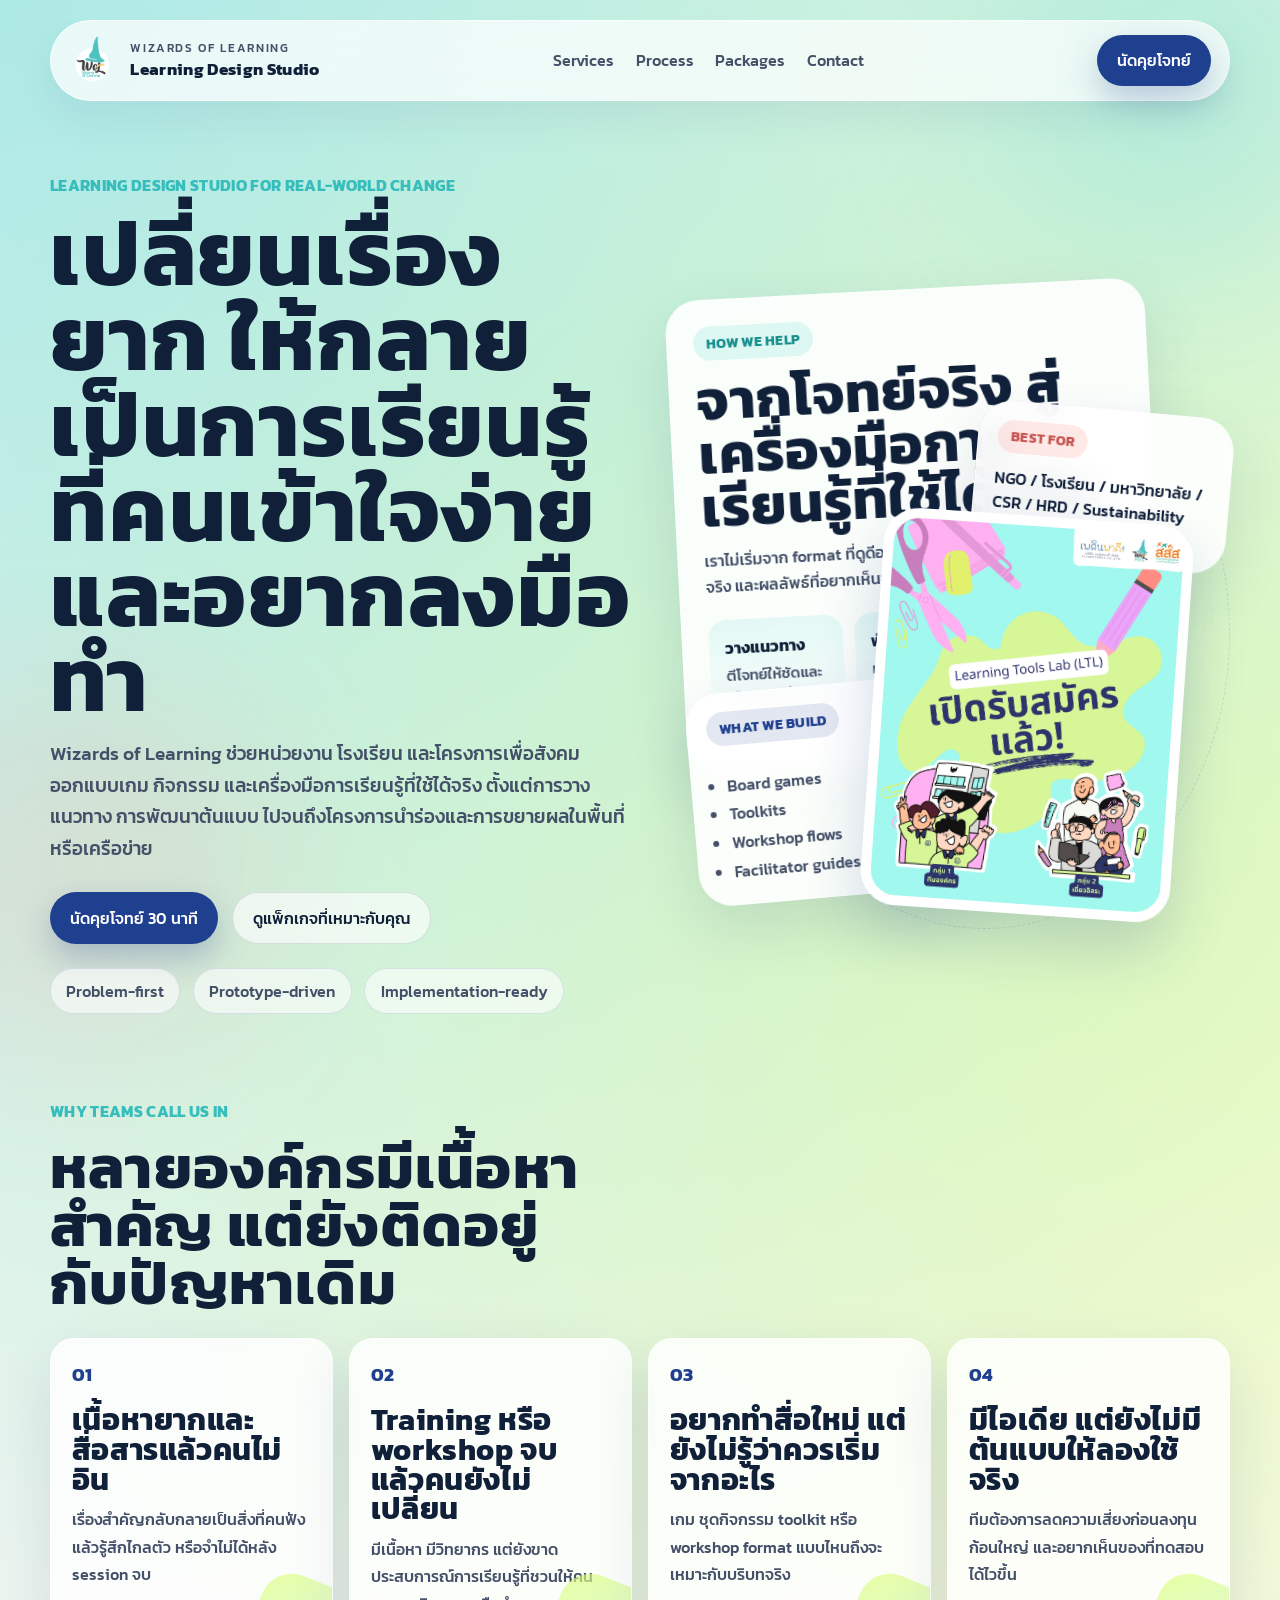
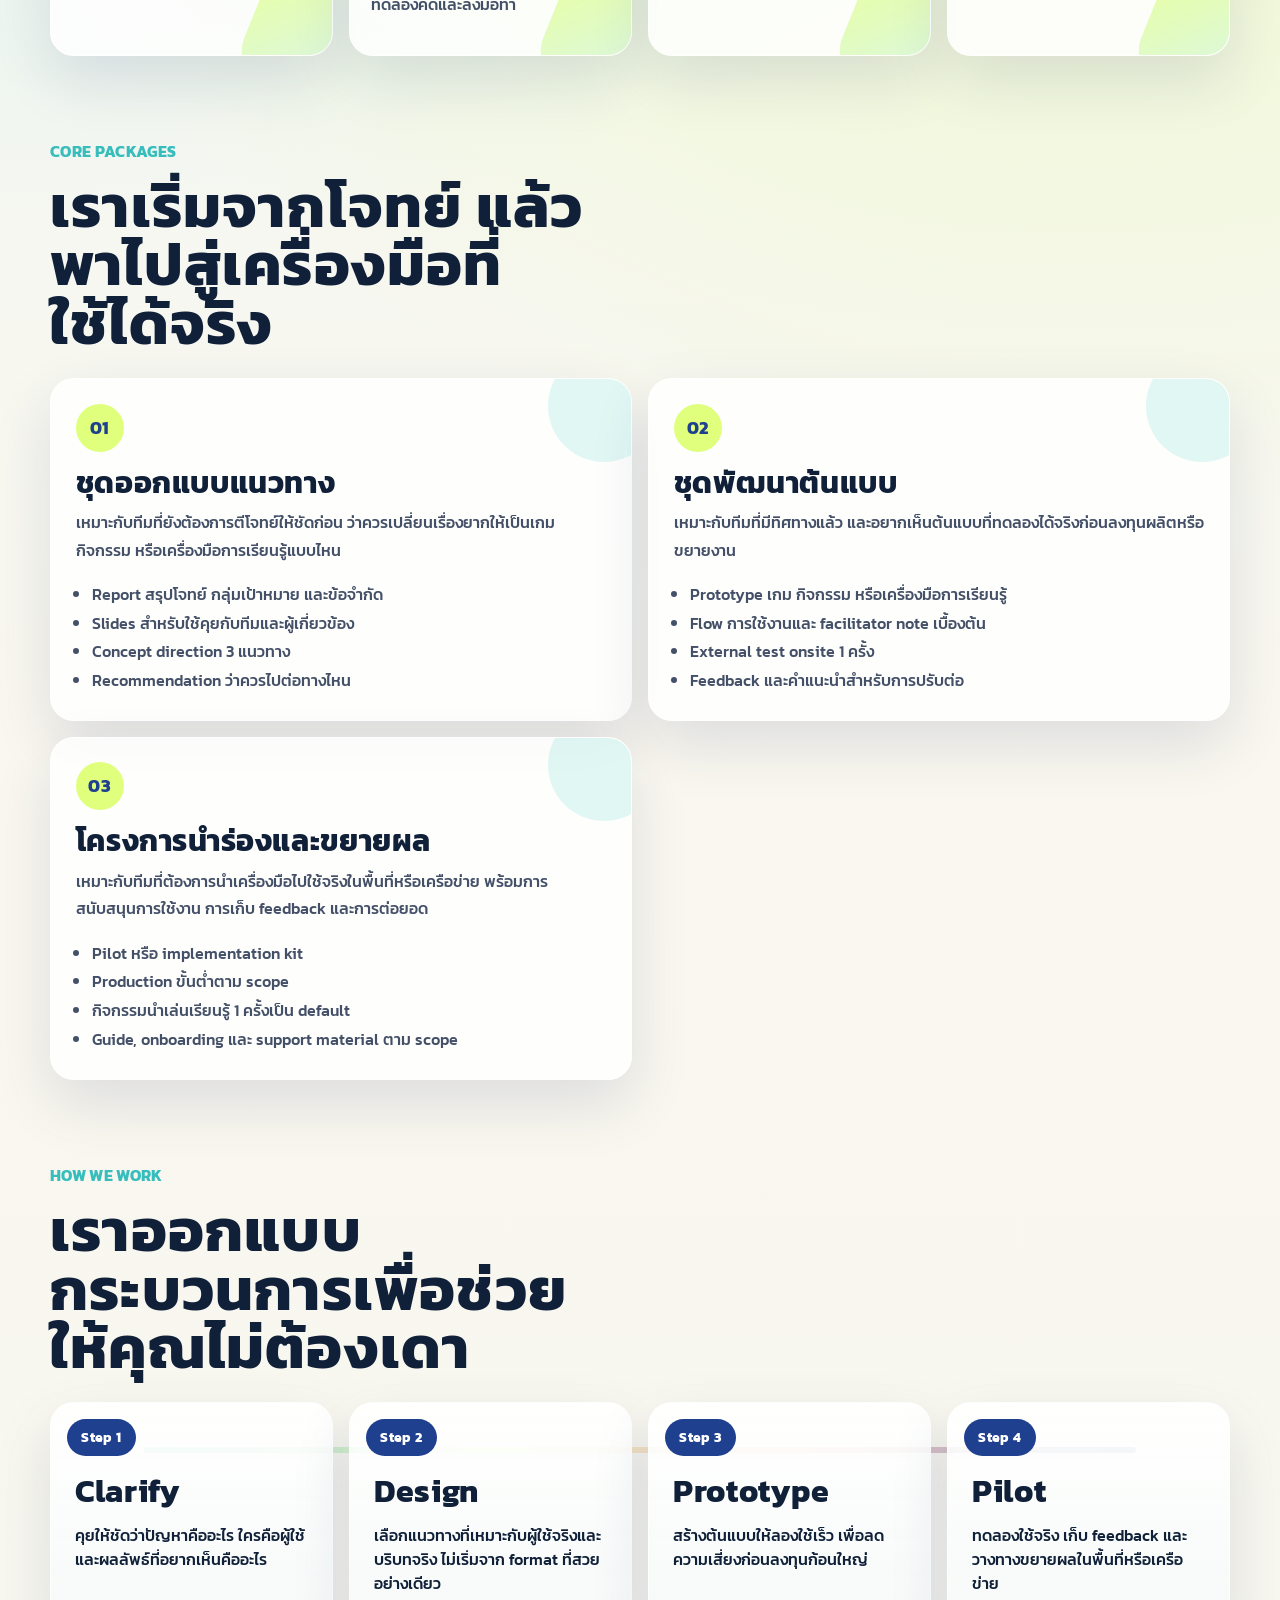
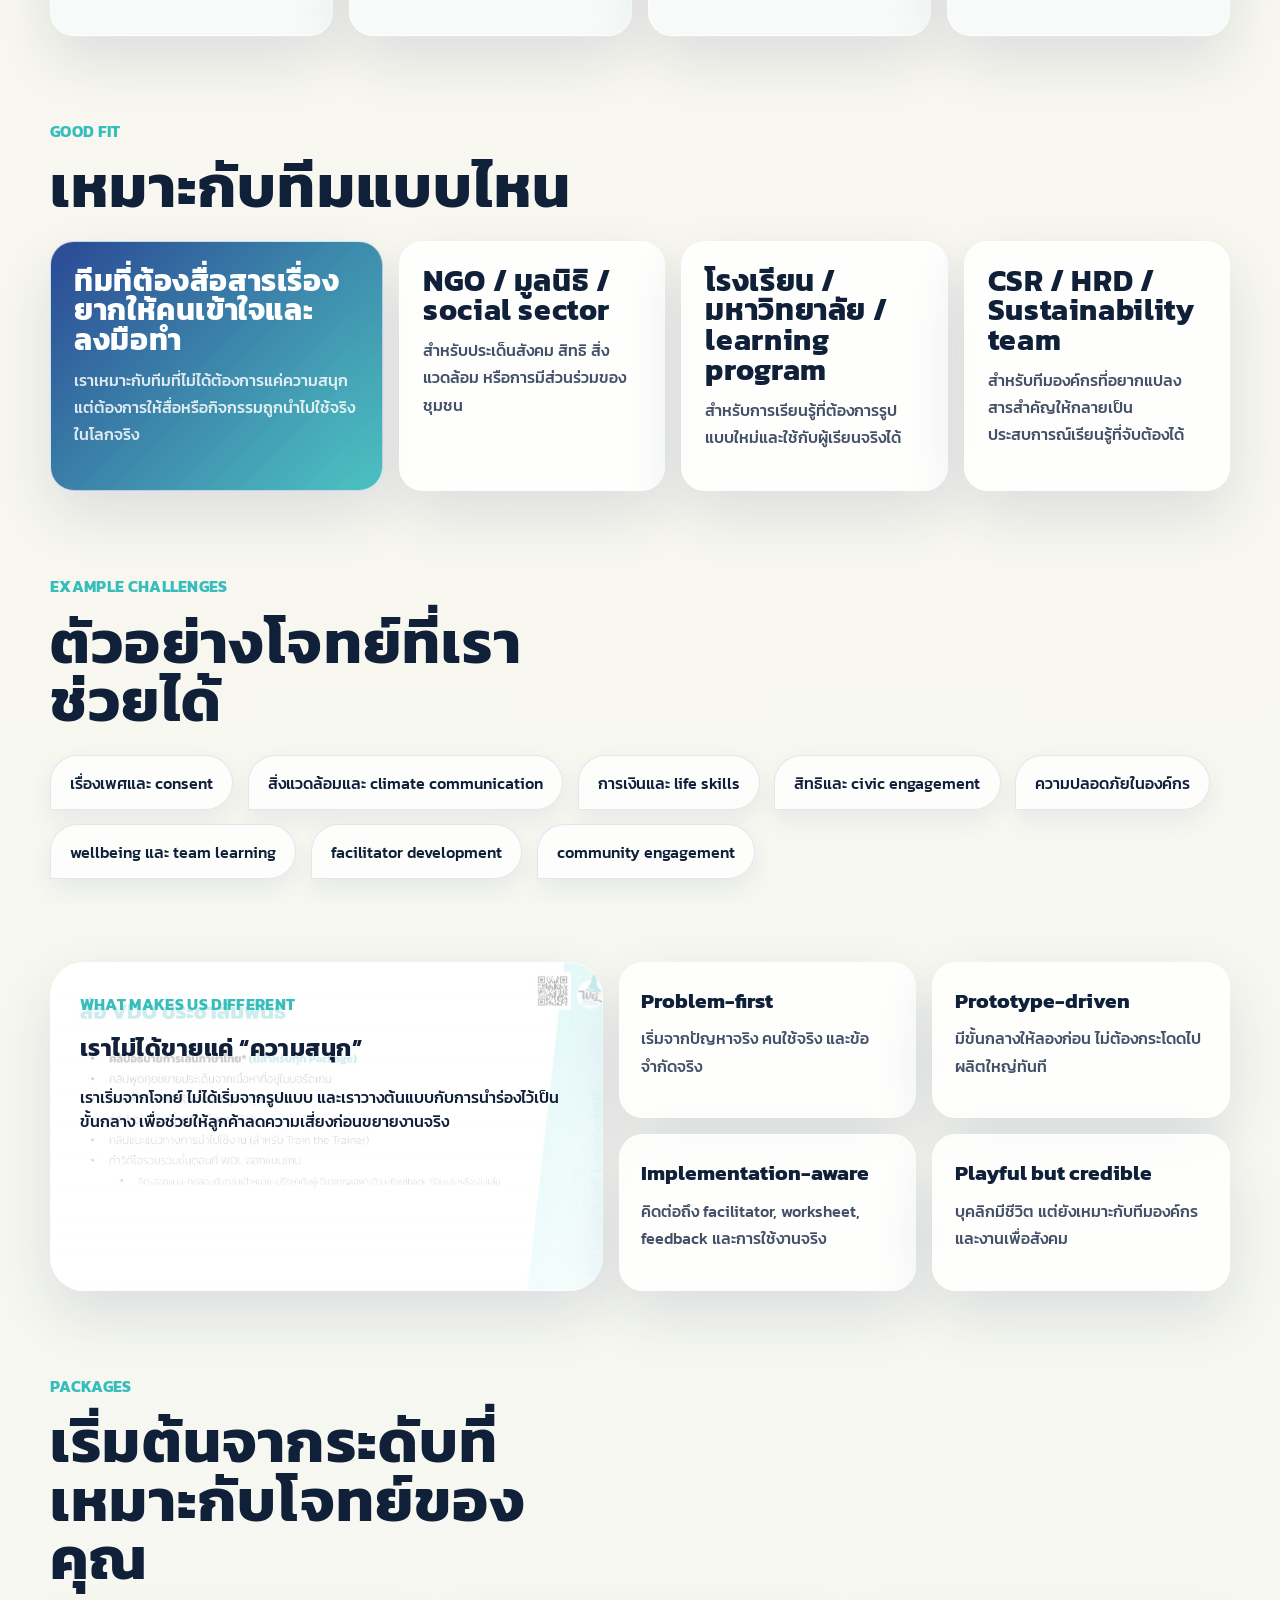
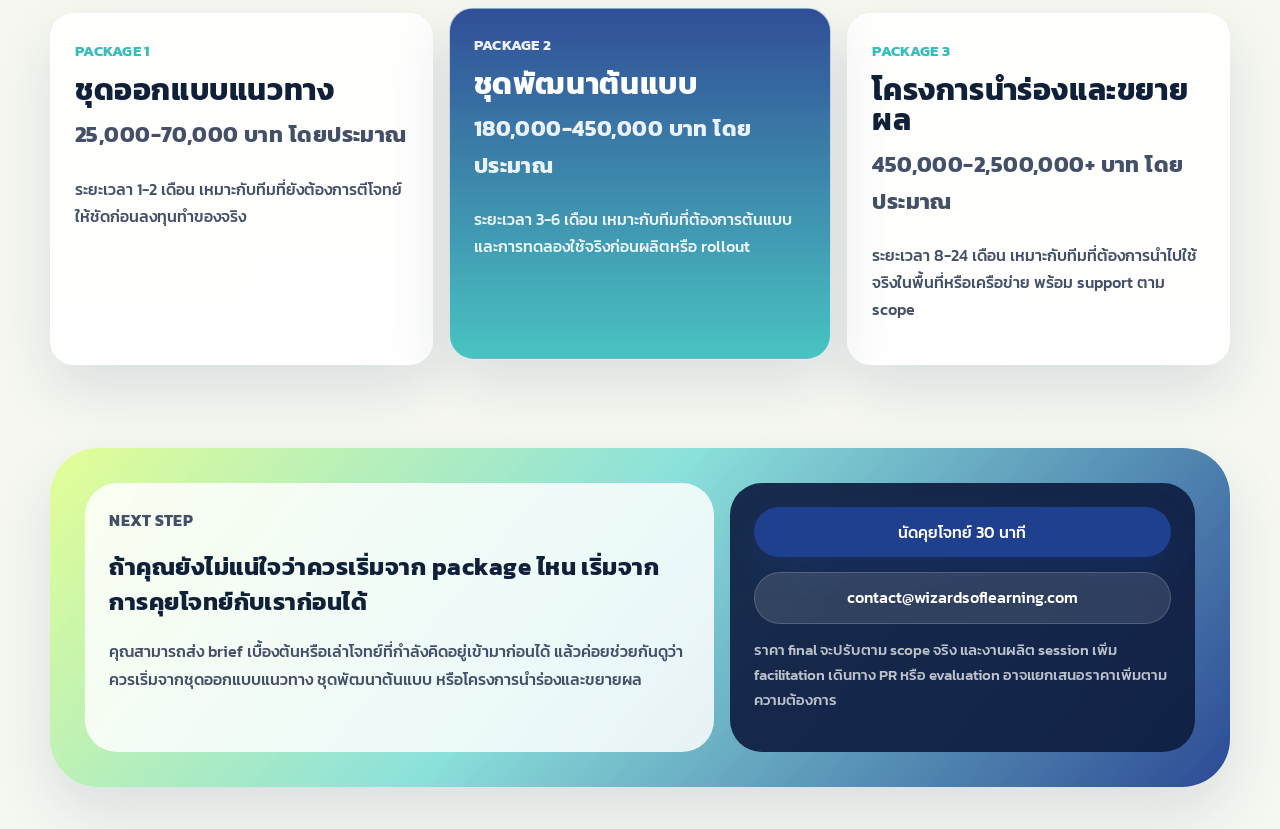
==== commit 1052459b: "Update WoL landing page to new package truth and Thai-first sales copy" ====
--- a/index.html
+++ b/index.html
@@ -3,10 +3,10 @@
 <head>
   <meta charset="UTF-8">
   <meta name="viewport" content="width=device-width, initial-scale=1.0">
-  <title>Wizards of Learning | Prototype Lab</title>
+  <title>Wizards of Learning | Learning Design Studio</title>
   <meta
     name="description"
-    content="Wizards of Learning ช่วยองค์กร โรงเรียน และโครงการเพื่อสังคม ออกแบบเครื่องมือการเรียนรู้ เกม และกิจกรรมต้นแบบที่ใช้ได้จริง"
+    content="Wizards of Learning ช่วยหน่วยงาน โรงเรียน และโครงการเพื่อสังคม ออกแบบเกม กิจกรรม และเครื่องมือการเรียนรู้ที่ใช้ได้จริง ตั้งแต่การวางแนวทาง การพัฒนาต้นแบบ ไปจนถึงโครงการนำร่องและการขยายผล"
   >
   <link rel="preload" href="./assets/fonts/Kanit-Medium.ttf" as="font" type="font/ttf" crossorigin>
   <link rel="preload" href="./assets/fonts/Kanit-Bold.ttf" as="font" type="font/ttf" crossorigin>
@@ -19,7 +19,7 @@
         <img src="./assets/images/wol-logo.png" alt="Wizards of Learning logo">
         <div>
           <span class="brand-kicker">Wizards of Learning</span>
-          <strong>Prototype Lab</strong>
+          <strong>Learning Design Studio</strong>
         </div>
       </a>
       <nav class="site-nav" aria-label="Main navigation">
@@ -35,18 +35,18 @@
       <section class="hero section">
         <div class="hero-copy">
           <p class="eyebrow">Learning Design Studio for Real-World Change</p>
-          <h1>เปลี่ยนเรื่องยาก ให้กลายเป็นการเรียนรู้ที่คนเข้าใจง่าย และเริ่มลงมือทำได้</h1>
+          <h1>เปลี่ยนเรื่องยาก ให้กลายเป็นการเรียนรู้ที่คนเข้าใจง่าย และอยากลงมือทำ</h1>
           <p class="hero-lead">
-            เราช่วยองค์กร โรงเรียน และโครงการเพื่อสังคม ออกแบบเครื่องมือการเรียนรู้ เกม
-            หรือกิจกรรมต้นแบบ ที่ใช้ได้จริงกับผู้เรียนหรือผู้เข้าร่วมของคุณ
+            Wizards of Learning ช่วยหน่วยงาน โรงเรียน และโครงการเพื่อสังคม ออกแบบเกม กิจกรรม และเครื่องมือการเรียนรู้ที่ใช้ได้จริง
+            ตั้งแต่การวางแนวทาง การพัฒนาต้นแบบ ไปจนถึงโครงการนำร่องและการขยายผลในพื้นที่หรือเครือข่าย
           </p>
           <div class="hero-actions">
             <a class="button button-primary" href="#contact">นัดคุยโจทย์ 30 นาที</a>
-            <a class="button button-secondary" href="#services">ดูบริการหลัก</a>
+            <a class="button button-secondary" href="#packages">ดูแพ็กเกจที่เหมาะกับคุณ</a>
           </div>
           <ul class="hero-signals" aria-label="Wizards of Learning strengths">
-            <li>Prototype-first</li>
-            <li>Game-based</li>
+            <li>Problem-first</li>
+            <li>Prototype-driven</li>
             <li>Implementation-ready</li>
           </ul>
         </div>
@@ -56,23 +56,23 @@
           <div class="hero-orbit hero-orbit-b"></div>
 
           <article class="stage-card stage-card-main">
-            <span class="tag tag-mint">Prototype Lab</span>
-            <h2>จากโจทย์จริง สู่ต้นแบบที่ลองใช้ได้เร็ว</h2>
+            <span class="tag tag-mint">How We Help</span>
+            <h2>จากโจทย์จริง สู่เครื่องมือการเรียนรู้ที่ใช้ได้จริง</h2>
             <p>
-              ไม่เริ่มจากการเดารูปแบบ แต่เริ่มจากคนใช้จริง บริบทจริง และผลลัพธ์ที่อยากเห็นจริง
+              เราไม่เริ่มจาก format ที่ดูดีอย่างเดียว แต่เริ่มจากปัญหาจริง คนใช้จริง และผลลัพธ์ที่อยากเห็นจริง
             </p>
             <div class="mini-grid">
               <div>
-                <strong>Audit</strong>
-                <span>ตีโจทย์ให้ชัด</span>
+                <strong>วางแนวทาง</strong>
+                <span>ตีโจทย์ให้ชัดและเลือกทางที่เหมาะ</span>
               </div>
               <div>
-                <strong>Prototype</strong>
-                <span>ทำของให้ลองใช้</span>
+                <strong>พัฒนาต้นแบบ</strong>
+                <span>ทำของให้ลองใช้และเก็บ feedback</span>
               </div>
               <div>
-                <strong>Pilot</strong>
-                <span>เก็บ feedback หน้างาน</span>
+                <strong>นำร่องจริง</strong>
+                <span>ใช้ในพื้นที่หรือเครือข่ายและวางทางขยายผล</span>
               </div>
             </div>
           </article>
@@ -116,7 +116,7 @@
           </article>
           <article class="problem-card">
             <span>03</span>
-            <h3>อยากทำสื่อใหม่ แต่ไม่รู้ควรเริ่มจากอะไร</h3>
+            <h3>อยากทำสื่อใหม่ แต่ยังไม่รู้ว่าควรเริ่มจากอะไร</h3>
             <p>เกม ชุดกิจกรรม toolkit หรือ workshop format แบบไหนถึงจะเหมาะกับบริบทจริง</p>
           </article>
           <article class="problem-card">
@@ -129,52 +129,41 @@
 
       <section class="section services-section" id="services">
         <div class="section-heading">
-          <p class="eyebrow">Core Services</p>
-          <h2>เราช่วยอะไรได้บ้าง</h2>
+          <p class="eyebrow">Core Packages</p>
+          <h2>เราเริ่มจากโจทย์ แล้วพาไปสู่เครื่องมือที่ใช้ได้จริง</h2>
         </div>
         <div class="services-grid">
           <article class="service-card">
             <div class="service-index">01</div>
-            <h3>Learning Challenge Audit</h3>
-            <p>ช่วยตีโจทย์ให้ชัด ว่าปัญหาจริงคืออะไร ใครคือผู้ใช้ และควรเริ่มจากเครื่องมือแบบไหน</p>
+            <h3>ชุดออกแบบแนวทาง</h3>
+            <p>เหมาะกับทีมที่ยังต้องการตีโจทย์ให้ชัดก่อน ว่าควรเปลี่ยนเรื่องยากให้เป็นเกม กิจกรรม หรือเครื่องมือการเรียนรู้แบบไหน</p>
             <ul>
-              <li>Problem framing</li>
-              <li>User insight</li>
-              <li>Direction shortlist</li>
-              <li>Starting-point recommendation</li>
+              <li>Report สรุปโจทย์ กลุ่มเป้าหมาย และข้อจำกัด</li>
+              <li>Slides สำหรับใช้คุยกับทีมและผู้เกี่ยวข้อง</li>
+              <li>Concept direction 3 แนวทาง</li>
+              <li>Recommendation ว่าควรไปต่อทางไหน</li>
             </ul>
           </article>
           <article class="service-card">
             <div class="service-index">02</div>
-            <h3>Prototype Sprint</h3>
-            <p>ช่วยทำต้นแบบเร็วภายในเวลาที่เหมาะสม เพื่อให้ทีมเห็นของจริงก่อนตัดสินใจขยายงาน</p>
+            <h3>ชุดพัฒนาต้นแบบ</h3>
+            <p>เหมาะกับทีมที่มีทิศทางแล้ว และอยากเห็นต้นแบบที่ทดลองได้จริงก่อนลงทุนผลิตหรือขยายงาน</p>
             <ul>
-              <li>Game / toolkit / workshop prototype</li>
-              <li>Core experience flow</li>
-              <li>Debrief draft</li>
-              <li>Reflection structure</li>
+              <li>Prototype เกม กิจกรรม หรือเครื่องมือการเรียนรู้</li>
+              <li>Flow การใช้งานและ facilitator note เบื้องต้น</li>
+              <li>External test onsite 1 ครั้ง</li>
+              <li>Feedback และคำแนะนำสำหรับการปรับต่อ</li>
             </ul>
           </article>
           <article class="service-card">
             <div class="service-index">03</div>
-            <h3>Pilot-in-a-Box</h3>
-            <p>จัดชุดนำร่องพร้อมใช้จริงในบริบทงานของคุณ ทั้งตัวสื่อ คู่มือ และระบบ feedback เบื้องต้น</p>
+            <h3>โครงการนำร่องและขยายผล</h3>
+            <p>เหมาะกับทีมที่ต้องการนำเครื่องมือไปใช้จริงในพื้นที่หรือเครือข่าย พร้อมการสนับสนุนการใช้งาน การเก็บ feedback และการต่อยอด</p>
             <ul>
-              <li>First-use materials</li>
-              <li>Facilitator guide</li>
-              <li>Worksheet / feedback tools</li>
-              <li>Onboarding for internal team</li>
-            </ul>
-          </article>
-          <article class="service-card">
-            <div class="service-index">04</div>
-            <h3>ToT / Facilitation Support</h3>
-            <p>ช่วยให้ทีมใช้เครื่องมือได้จริง ทั้งการ train-the-trainer การ review และการปรับปรุงหลังทดลองใช้</p>
-            <ul>
-              <li>Training of trainers</li>
-              <li>Implementation support</li>
-              <li>Facilitation review</li>
-              <li>Iteration support</li>
+              <li>Pilot หรือ implementation kit</li>
+              <li>Production ขั้นต่ำตาม scope</li>
+              <li>กิจกรรมนำเล่นเรียนรู้ 1 ครั้งเป็น default</li>
+              <li>Guide, onboarding และ support material ตาม scope</li>
             </ul>
           </article>
         </div>
@@ -190,7 +179,7 @@
           <article class="process-step">
             <span>Step 1</span>
             <h3>Clarify</h3>
-            <p>คุยให้ชัดว่าปัญหาคืออะไร และผลลัพธ์ที่อยากเห็นคืออะไร</p>
+            <p>คุยให้ชัดว่าปัญหาคืออะไร ใครคือผู้ใช้ และผลลัพธ์ที่อยากเห็นคืออะไร</p>
           </article>
           <article class="process-step">
             <span>Step 2</span>
@@ -205,7 +194,7 @@
           <article class="process-step">
             <span>Step 4</span>
             <h3>Pilot</h3>
-            <p>ทดลองใช้จริง เก็บ feedback และวางทางขยายผลอย่างมีเหตุผล</p>
+            <p>ทดลองใช้จริง เก็บ feedback และวางทางขยายผลในพื้นที่หรือเครือข่าย</p>
           </article>
         </div>
       </section>
@@ -218,9 +207,7 @@
         <div class="audience-grid">
           <article class="audience-card audience-card-large">
             <h3>ทีมที่ต้องสื่อสารเรื่องยากให้คนเข้าใจและลงมือทำ</h3>
-            <p>
-              เรามักช่วยงานที่ไม่ได้ต้องการแค่ความสนุก แต่ต้องการให้สื่อหรือกิจกรรมถูกนำไปใช้จริงในโลกจริง
-            </p>
+            <p>เราเหมาะกับทีมที่ไม่ได้ต้องการแค่ความสนุก แต่ต้องการให้สื่อหรือกิจกรรมถูกนำไปใช้จริงในโลกจริง</p>
           </article>
           <article class="audience-card">
             <h3>NGO / มูลนิธิ / social sector</h3>
@@ -259,7 +246,7 @@
           <p class="eyebrow">What Makes Us Different</p>
           <h2>เราไม่ได้ขายแค่ “ความสนุก”</h2>
           <p>
-            เราเริ่มจากโจทย์ ไม่ได้เริ่มจากรูปแบบ และเราวาง prototype กับ pilot ไว้เป็นขั้นกลาง
+            เราเริ่มจากโจทย์ ไม่ได้เริ่มจากรูปแบบ และเราวางต้นแบบกับการนำร่องไว้เป็นขั้นกลาง
             เพื่อช่วยให้ลูกค้าลดความเสี่ยงก่อนขยายงานจริง
           </p>
         </div>
@@ -285,27 +272,27 @@
 
       <section class="section packages-section" id="packages">
         <div class="section-heading">
-          <p class="eyebrow">Starting Packages</p>
-          <h2>เริ่มต้นแบบขั้นบันได ตามความพร้อมของโจทย์</h2>
+          <p class="eyebrow">Packages</p>
+          <h2>เริ่มต้นจากระดับที่เหมาะกับโจทย์ของคุณ</h2>
         </div>
         <div class="packages-grid">
           <article class="package-card">
             <span class="package-kicker">Package 1</span>
-            <h3>Audit</h3>
-            <p class="price">25,000-49,000 บาท โดยประมาณ</p>
-            <p>เหมาะกับทีมที่ยังต้องการตีโจทย์ให้ชัดก่อน ว่าปัญหาจริงคืออะไร และควรเริ่มจากตรงไหน</p>
+            <h3>ชุดออกแบบแนวทาง</h3>
+            <p class="price">25,000-70,000 บาท โดยประมาณ</p>
+            <p>ระยะเวลา 1-2 เดือน เหมาะกับทีมที่ยังต้องการตีโจทย์ให้ชัดก่อนลงทุนทำของจริง</p>
           </article>
           <article class="package-card featured">
             <span class="package-kicker">Package 2</span>
-            <h3>Audit + Prototype</h3>
-            <p class="price">115,000-229,000 บาท โดยประมาณ</p>
-            <p>เหมาะกับทีมที่ต้องการมีต้นแบบเพื่อทดลองแนวทางก่อนลงทุนก้อนใหญ่</p>
+            <h3>ชุดพัฒนาต้นแบบ</h3>
+            <p class="price">180,000-450,000 บาท โดยประมาณ</p>
+            <p>ระยะเวลา 3-6 เดือน เหมาะกับทีมที่ต้องการต้นแบบและการทดลองใช้จริงก่อนผลิตหรือ rollout</p>
           </article>
           <article class="package-card">
             <span class="package-kicker">Package 3</span>
-            <h3>Audit + Prototype + Pilot</h3>
-            <p class="price">335,000-679,000 บาท โดยประมาณ</p>
-            <p>เหมาะกับทีมที่ต้องการชุดนำร่องพร้อมใช้จริง และอยากเก็บ feedback เพื่อวางทางขยายผล</p>
+            <h3>โครงการนำร่องและขยายผล</h3>
+            <p class="price">450,000-2,500,000+ บาท โดยประมาณ</p>
+            <p>ระยะเวลา 8-24 เดือน เหมาะกับทีมที่ต้องการนำไปใช้จริงในพื้นที่หรือเครือข่าย พร้อม support ตาม scope</p>
           </article>
         </div>
       </section>
@@ -314,17 +301,18 @@
         <div class="contact-card">
           <div class="contact-copy">
             <p class="eyebrow">Next Step</p>
-            <h2>ถ้าคุณเริ่มไม่ถูกว่าจะใช้เครื่องมือแบบไหน เริ่มจากการคุยโจทย์กับเราก่อน</h2>
+            <h2>ถ้าคุณยังไม่แน่ใจว่าควรเริ่มจาก package ไหน เริ่มจากการคุยโจทย์กับเราก่อนได้</h2>
             <p>
-              หน้าเวอร์ชันนี้เตรียมไว้ให้พร้อมต่อยอดเป็นเว็บจริงของทีมแล้ว ทั้งข้อความหลัก โครงข้อเสนอ
-              และ section ที่ใช้งานขายได้ทันที
+              คุณสามารถส่ง brief เบื้องต้นหรือเล่าโจทย์ที่กำลังคิดอยู่เข้ามาก่อนได้ แล้วค่อยช่วยกันดูว่า
+              ควรเริ่มจากชุดออกแบบแนวทาง ชุดพัฒนาต้นแบบ หรือโครงการนำร่องและขยายผล
             </p>
           </div>
           <div class="contact-panel">
-            <a class="button button-primary button-full" href="mailto:contact@wizardsoflearning.com">ส่งอีเมลหาเรา</a>
+            <a class="button button-primary button-full" href="mailto:contact@wizardsoflearning.com">นัดคุยโจทย์ 30 นาที</a>
             <a class="button button-secondary button-full" href="mailto:contact@wizardsoflearning.com">contact@wizardsoflearning.com</a>
             <p class="contact-footnote">
-              ติดต่อทีม Wizards of Learning ได้โดยตรงทางอีเมลนี้ แล้วค่อยนัดคุยโจทย์หรือส่ง brief เบื้องต้นเข้ามาได้เลย
+              ราคา final จะปรับตาม scope จริง และงานผลิต session เพิ่ม facilitation เดินทาง PR หรือ evaluation
+              อาจแยกเสนอราคาเพิ่มตามความต้องการ
             </p>
           </div>
         </div>
